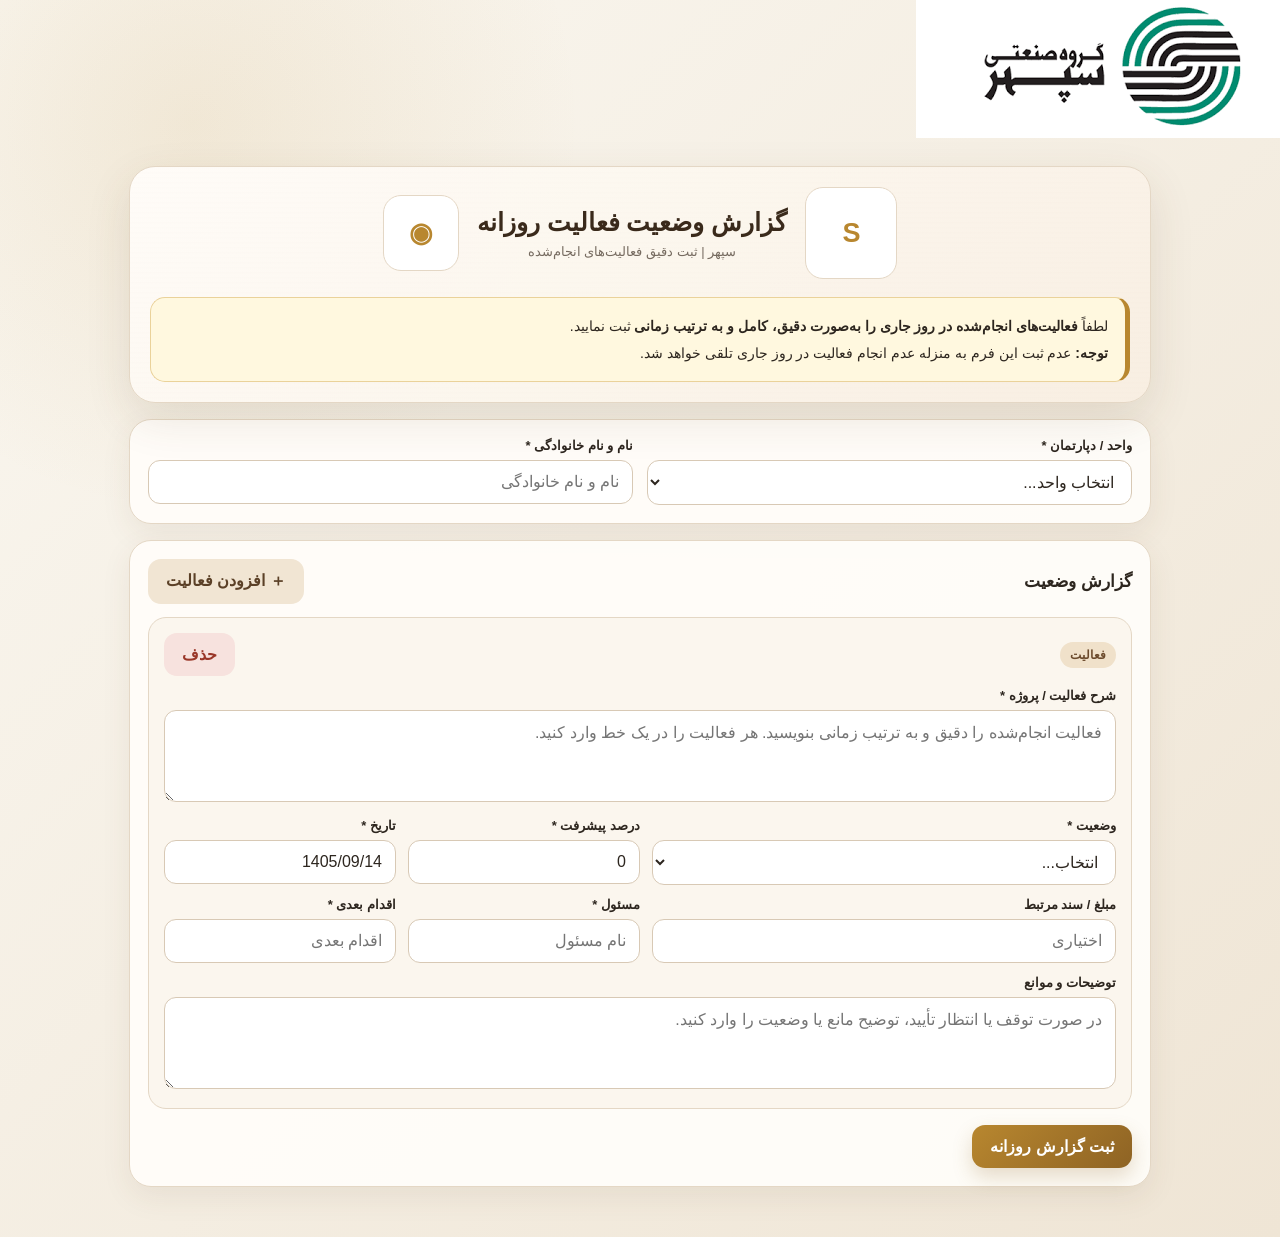
==== index.html @ c1525f37 "Update index.html" ====
<!doctype html>
<html lang="fa" dir="rtl">
<head>
<meta charset="utf-8">
<img src="./logo.png" alt="logo">
<meta name="viewport" content="width=device-width,initial-scale=1,viewport-fit=cover">
<meta name="theme-color" content="#f7f1e7">
<title>گزارش وضعیت فعالیت روزانه | سپهر</title>
<style>
:root{
  --bg:#f6f0e6; --paper:#fffdf9; --paper2:#fbf6ee; --ink:#2d261f;
  --muted:#766b60; --gold:#b8872f; --gold2:#d5ad63; --brown:#6c4b2d;
  --line:#e4d7c5; --ok:#28734b; --danger:#a33a2b; --shadow:0 16px 45px rgba(92,65,35,.12);
}
*{box-sizing:border-box}
body{
  margin:0; font-family:Tahoma,"Segoe UI",Arial,sans-serif; color:var(--ink);
  background:
    radial-gradient(circle at 15% 10%,rgba(184,135,47,.12),transparent 25%),
    linear-gradient(135deg,#faf7f0,#efe5d5);
  min-height:100vh;
}
.wrap{max-width:1050px;margin:auto;padding:24px 14px 50px}
.hero{
  background:linear-gradient(145deg,rgba(255,253,249,.97),rgba(248,239,226,.97));
  border:1px solid var(--line); border-radius:26px; box-shadow:var(--shadow);
  padding:20px; position:relative; overflow:hidden; animation:up .55s ease;
}
.hero:before{content:"";position:absolute;inset:0;pointer-events:none;opacity:.18;
 background-image:repeating-linear-gradient(0deg,transparent 0 3px,rgba(108,75,45,.04) 4px 5px)}
.brand{display:flex;align-items:center;justify-content:center;gap:18px;position:relative;z-index:1}
.logo{width:92px;height:92px;object-fit:contain;border-radius:18px;background:#fff;border:1px solid var(--line);padding:7px}
.logo2{width:76px;height:76px}
.logo.fallback{display:flex;align-items:center;justify-content:center;font-weight:900;color:var(--gold);font-size:27px}
h1{font-size:25px;margin:0 0 7px;color:#3a2a1b}
.subtitle{color:var(--muted);font-size:13px}
.notice{
  margin-top:18px;background:#fff8df;border:1px solid #ead29a;border-right:5px solid var(--gold);
  padding:15px 17px;border-radius:15px;line-height:1.9;font-size:14px;position:relative;z-index:1
}
.card{
  margin-top:16px;background:rgba(255,253,249,.96);border:1px solid var(--line);
  border-radius:22px;box-shadow:0 10px 30px rgba(92,65,35,.08);padding:18px;animation:up .65s ease
}
.grid{display:grid;grid-template-columns:repeat(2,minmax(0,1fr));gap:14px}
.field label{display:block;font-weight:700;font-size:13px;margin-bottom:7px}
input,select,textarea{
  width:100%;border:1px solid #d8c9b5;border-radius:12px;background:#fff;
  padding:12px 13px;font:inherit;color:var(--ink);outline:none;transition:.2s
}
input:focus,select:focus,textarea:focus{border-color:var(--gold);box-shadow:0 0 0 3px rgba(184,135,47,.12)}
textarea{min-height:92px;resize:vertical}
.section-title{display:flex;align-items:center;justify-content:space-between;gap:10px;margin-bottom:13px}
.section-title h2{font-size:17px;margin:0}
.activity{
  border:1px solid var(--line);background:var(--paper2);border-radius:18px;padding:15px;margin-top:13px;
  position:relative;animation:up .35s ease
}
.activity-head{display:flex;align-items:center;justify-content:space-between;margin-bottom:12px}
.badge{font-size:12px;font-weight:800;color:var(--brown);background:#f0e1ca;border-radius:999px;padding:6px 10px}
.activity-grid{display:grid;grid-template-columns:2fr 1fr 1fr;gap:12px}
.activity-grid .wide{grid-column:span 3}
.actions{display:flex;gap:10px;flex-wrap:wrap;margin-top:16px}
button{
  border:0;border-radius:13px;padding:12px 18px;font:inherit;font-weight:800;cursor:pointer;
  transition:transform .15s,box-shadow .15s,opacity .15s
}
button:hover{transform:translateY(-1px)}
.primary{background:linear-gradient(135deg,#b8872f,#8e6324);color:#fff;box-shadow:0 9px 20px rgba(142,99,36,.22)}
.secondary{background:#f1e5d3;color:#5b4027}
.danger{background:#f7e2de;color:#9a3729}
#message{display:none;margin-top:14px;padding:13px 15px;border-radius:13px;font-weight:700}
#message.ok{display:block;background:#e5f4eb;color:#21633f;border:1px solid #b9dec7}
#message.err{display:block;background:#fbe8e5;color:#8c3025;border:1px solid #efc2bb}
.spinner{display:inline-block;width:15px;height:15px;border:2px solid rgba(255,255,255,.45);border-top-color:#fff;border-radius:50%;animation:spin .7s linear infinite;vertical-align:-2px;margin-left:7px}
small.hint{color:var(--muted);display:block;margin-top:6px;font-size:11px}
@media(max-width:720px){
 .wrap{padding:12px 10px 35px}.hero{border-radius:20px;padding:15px}
 .brand{gap:10px}.logo{width:68px;height:68px}.logo2{width:57px;height:57px}
 h1{font-size:20px}.subtitle{font-size:11px}.grid,.activity-grid{grid-template-columns:1fr}
 .activity-grid .wide{grid-column:span 1}.card{border-radius:18px;padding:14px}
}
@keyframes up{from{opacity:0;transform:translateY(10px)}to{opacity:1;transform:none}}
@keyframes spin{to{transform:rotate(360deg)}}
</style>
</head>
<body>
<div class="wrap">
  <header class="hero">
    <div class="brand">
      <div class="logo fallback" id="logo1Box">S</div>
      <div style="text-align:center">
        <h1>گزارش وضعیت فعالیت روزانه</h1>
        <div class="subtitle">سپهر | ثبت دقیق فعالیت‌های انجام‌شده</div>
      </div>
      <div class="logo logo2 fallback" id="logo2Box">◉</div>
    </div>
    <div class="notice">
      لطفاً <b>فعالیت‌های انجام‌شده در روز جاری را به‌صورت دقیق، کامل و به ترتیب زمانی</b> ثبت نمایید.<br>
      <b>توجه:</b> عدم ثبت این فرم به منزله عدم انجام فعالیت در روز جاری تلقی خواهد شد.
    </div>
  </header>

  <form id="reportForm" novalidate>
    <section class="card">
      <div class="grid">
        <div class="field">
          <label for="unit">واحد / دپارتمان *</label>
          <select id="unit" required>
            <option value="">انتخاب واحد...</option>
            <option value="0">مارکتینگ</option>
            <option value="1">مالی</option>
            <option value="2">حقوقی</option>
            <option value="3">دفتر مدیر عامل</option>
            <option value="4">منابع انسانی</option>
          </select>
        </div>
        <div class="field">
          <label for="employee">نام و نام خانوادگی *</label>
          <input id="employee" required placeholder="نام و نام خانوادگی">
        </div>
      </div>
    </section>

    <section class="card">
      <div class="section-title">
        <h2>گزارش وضعیت</h2>
        <button type="button" class="secondary" id="addBtn">＋ افزودن فعالیت</button>
      </div>
      <div id="activities"></div>
      <div class="actions">
        <button class="primary" id="submitBtn" type="submit">ثبت گزارش روزانه</button>
      </div>
      <div id="message"></div>
    </section>
  </form>
</div>

<script>
const activities = document.getElementById('activities');
const form = document.getElementById('reportForm');
const msg = document.getElementById('message');
const submitBtn = document.getElementById('submitBtn');

function pad(n){return String(n).padStart(2,'0')}
function gregorianToJalali(gy,gm,gd){
  const gdm=[0,31,59,90,120,151,181,212,243,273,304,334];
  let gy2=gm>2?gy+1:gy, days=355666+365*gy+Math.floor((gy2+3)/4)-Math.floor((gy2+99)/100)+Math.floor((gy2+399)/400)+gd+gdm[gm-1];
  let jy=-1595+33*Math.floor(days/12053); days%=12053;
  jy+=4*Math.floor(days/1461); days%=1461;
  if(days>365){jy+=Math.floor((days-1)/365);days=(days-1)%365}
  let jm=days<186?1+Math.floor(days/31):7+Math.floor((days-186)/30);
  let jd=1+(days<186?days%31:(days-186)%30);
  return `${jy}/${pad(jm)}/${pad(jd)}`;
}
function todayJalali(){const d=new Date();return gregorianToJalali(d.getFullYear(),d.getMonth()+1,d.getDate())}

function addActivity(){
  const el=document.createElement('div');
  el.className='activity';
  el.innerHTML=`
    <div class="activity-head"><span class="badge">فعالیت</span><button type="button" class="danger remove">حذف</button></div>
    <div class="activity-grid">
      <div class="field wide"><label>شرح فعالیت / پروژه *</label><textarea class="description" required placeholder="فعالیت انجام‌شده را دقیق و به ترتیب زمانی بنویسید. هر فعالیت را در یک خط وارد کنید."></textarea></div>
      <div class="field"><label>وضعیت *</label><select class="status" required>
        <option value="">انتخاب...</option><option>انجام شد</option><option>در حال انجام</option><option>متوقف شده</option><option>در انتظار تأیید</option>
      </select></div>
      <div class="field"><label>درصد پیشرفت *</label><input class="progress" type="number" min="0" max="100" value="0" required></div>
      <div class="field"><label>تاریخ *</label><input class="date" value="${todayJalali()}" required></div>
      <div class="field"><label>مبلغ / سند مرتبط</label><input class="document" placeholder="اختیاری"></div>
      <div class="field"><label>مسئول *</label><input class="responsible" required placeholder="نام مسئول"></div>
      <div class="field"><label>اقدام بعدی *</label><input class="nextAction" required placeholder="اقدام بعدی"></div>
      <div class="field wide"><label>توضیحات و موانع</label><textarea class="notes" placeholder="در صورت توقف یا انتظار تأیید، توضیح مانع یا وضعیت را وارد کنید."></textarea></div>
    </div>`;
  activities.appendChild(el);
  el.querySelector('.remove').onclick=()=>{ if(activities.children.length>1) el.remove(); else showMsg('حداقل یک فعالیت باید ثبت شود.','err'); };
}
function showMsg(t,type){msg.textContent=t;msg.className=type?'':' ';msg.classList.add(type==='ok'?'ok':'err');msg.style.display='block'}
addActivity();
document.getElementById('addBtn').onclick=addActivity;

form.addEventListener('submit', async e=>{
  e.preventDefault(); msg.style.display='none';
  if(!form.reportValidity()) return;
  const unitIndex=document.getElementById('unit').value;
  const employee=document.getElementById('employee').value.trim();
  const cards=[...document.querySelectorAll('.activity')];
  const data={unitIndex:Number(unitIndex),employee,activities:[]};

  for(const c of cards){
    const status=c.querySelector('.status').value;
    const notes=c.querySelector('.notes').value.trim();
    if((status==='متوقف شده'||status==='در انتظار تأیید')&&!notes){
      showMsg('برای فعالیت متوقف‌شده یا در انتظار تأیید، توضیحات و موانع را وارد کنید.','err'); return;
    }
    data.activities.push({
      description:c.querySelector('.description').value.trim(),
      status,
      progress:Number(c.querySelector('.progress').value||0),
      date:c.querySelector('.date').value.trim(),
      document:c.querySelector('.document').value.trim(),
      responsible:c.querySelector('.responsible').value.trim(),
      nextAction:c.querySelector('.nextAction').value.trim(),
      notes
    });
  }

  submitBtn.disabled=true;
  submitBtn.innerHTML='<span class="spinner"></span>در حال ثبت...';
  try{
    const r=await fetch('/api/submit',{method:'POST',headers:{'Content-Type':'application/json'},body:JSON.stringify(data)});
    const out=await r.json();
    if(!r.ok||!out.success) throw new Error(out.message||'ثبت گزارش ناموفق بود.');
    showMsg(`گزارش با موفقیت ثبت شد. ${out.rows} ردیف در شیت ثبت شد.`,'ok');
    document.getElementById('unit').value='';
    document.getElementById('employee').value='';
    activities.innerHTML=''; addActivity();
    window.scrollTo({top:0,behavior:'smooth'});
  }catch(err){showMsg(err.message||'خطا در ارتباط با سرور.','err')}
  finally{submitBtn.disabled=false;submitBtn.textContent='ثبت گزارش روزانه'}
});
</script>
</body>
</html>
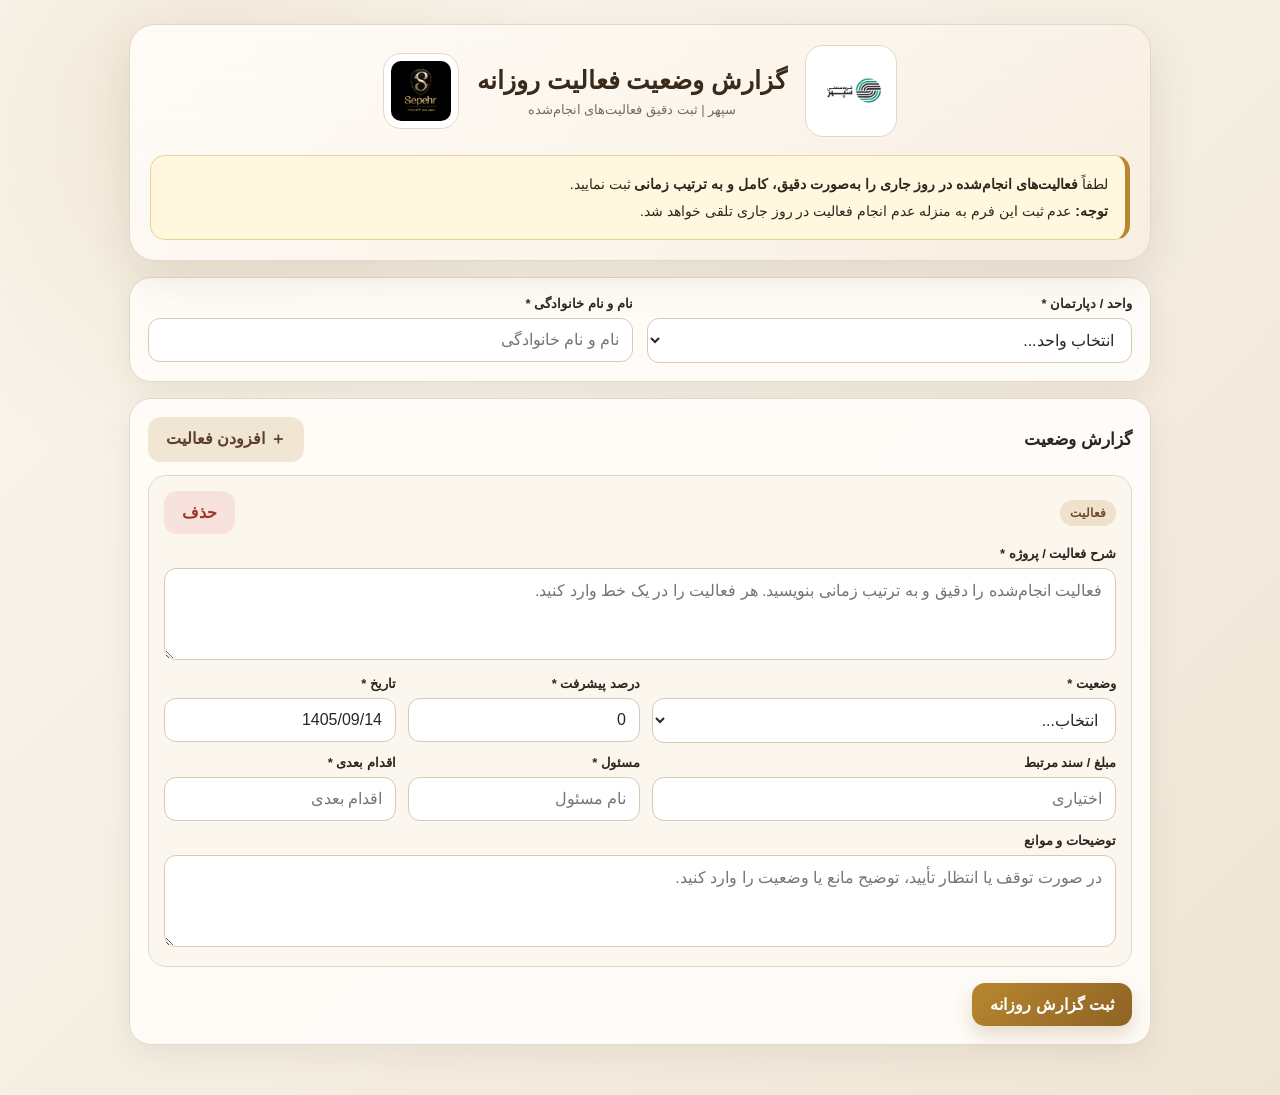
==== commit eb84e7b8: "Update index.html" ====
--- a/index.html
+++ b/index.html
@@ -2,7 +2,6 @@
 <html lang="fa" dir="rtl">
 <head>
 <meta charset="utf-8">
-<img src="./logo.png" alt="logo">
 <meta name="viewport" content="width=device-width,initial-scale=1,viewport-fit=cover">
 <meta name="theme-color" content="#f7f1e7">
 <title>گزارش وضعیت فعالیت روزانه | سپهر</title>
@@ -88,12 +87,12 @@
 <div class="wrap">
   <header class="hero">
     <div class="brand">
-      <div class="logo fallback" id="logo1Box">S</div>
+      <img class="logo" id="logo1Box" src="./logo.png" alt="لوگوی سپهر">
       <div style="text-align:center">
         <h1>گزارش وضعیت فعالیت روزانه</h1>
         <div class="subtitle">سپهر | ثبت دقیق فعالیت‌های انجام‌شده</div>
       </div>
-      <div class="logo logo2 fallback" id="logo2Box">◉</div>
+      <img class="logo logo2" id="logo2Box" src="./logo2.png" alt="لوگوی سپهر">
     </div>
     <div class="notice">
       لطفاً <b>فعالیت‌های انجام‌شده در روز جاری را به‌صورت دقیق، کامل و به ترتیب زمانی</b> ثبت نمایید.<br>
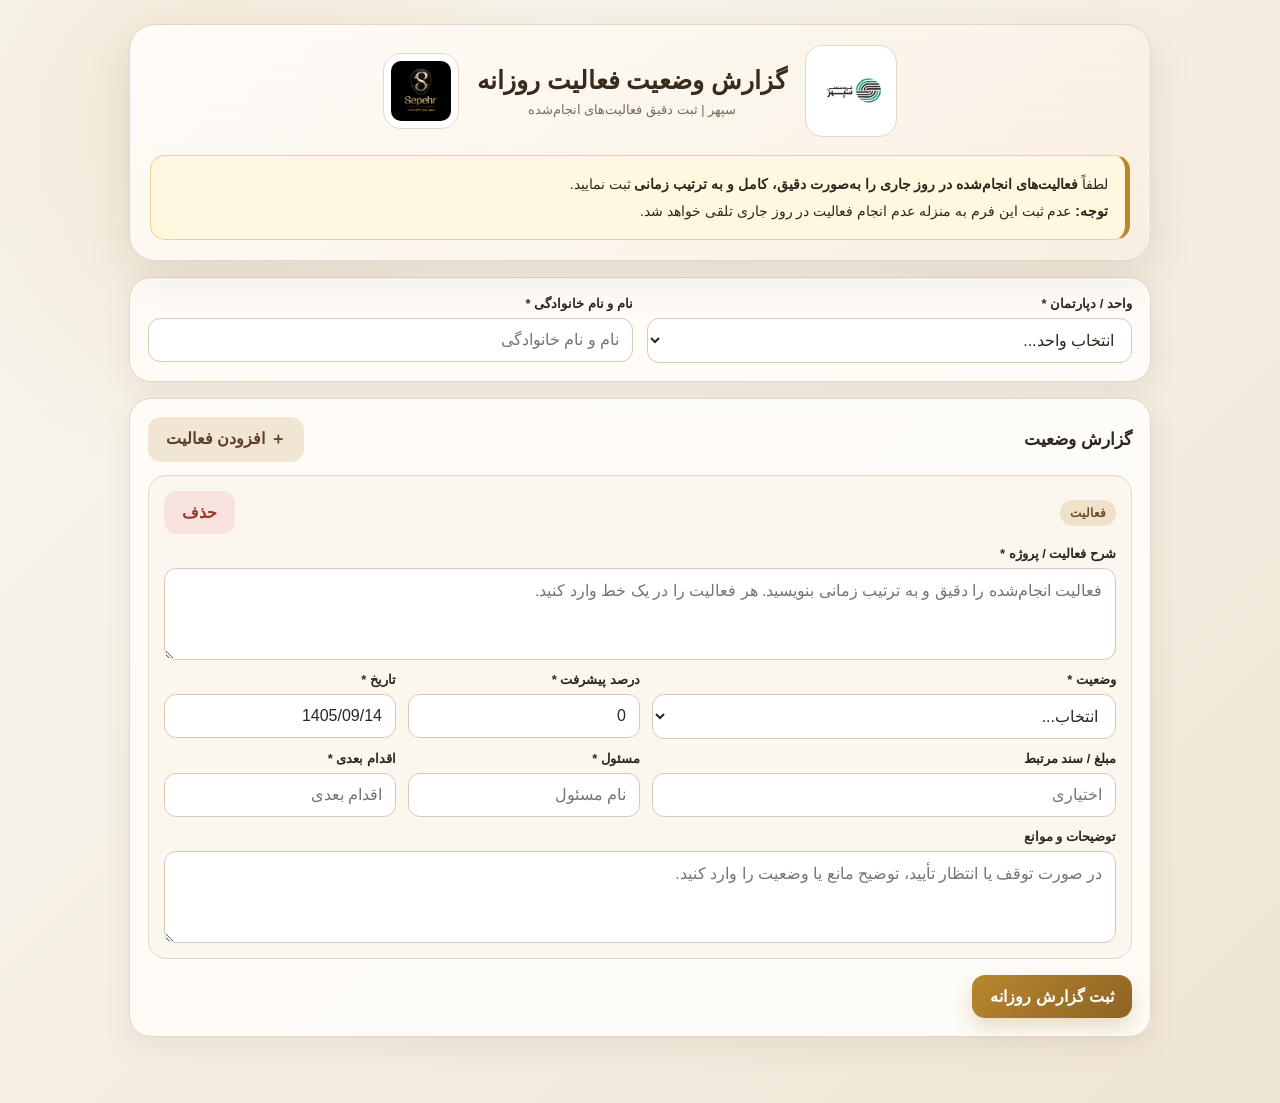
==== commit fceb1fa2: "Update index.html" ====
--- a/index.html
+++ b/index.html
@@ -1,4 +1,3 @@
-<!doctype html>
 <html lang="fa" dir="rtl">
 <head>
 <meta charset="utf-8">
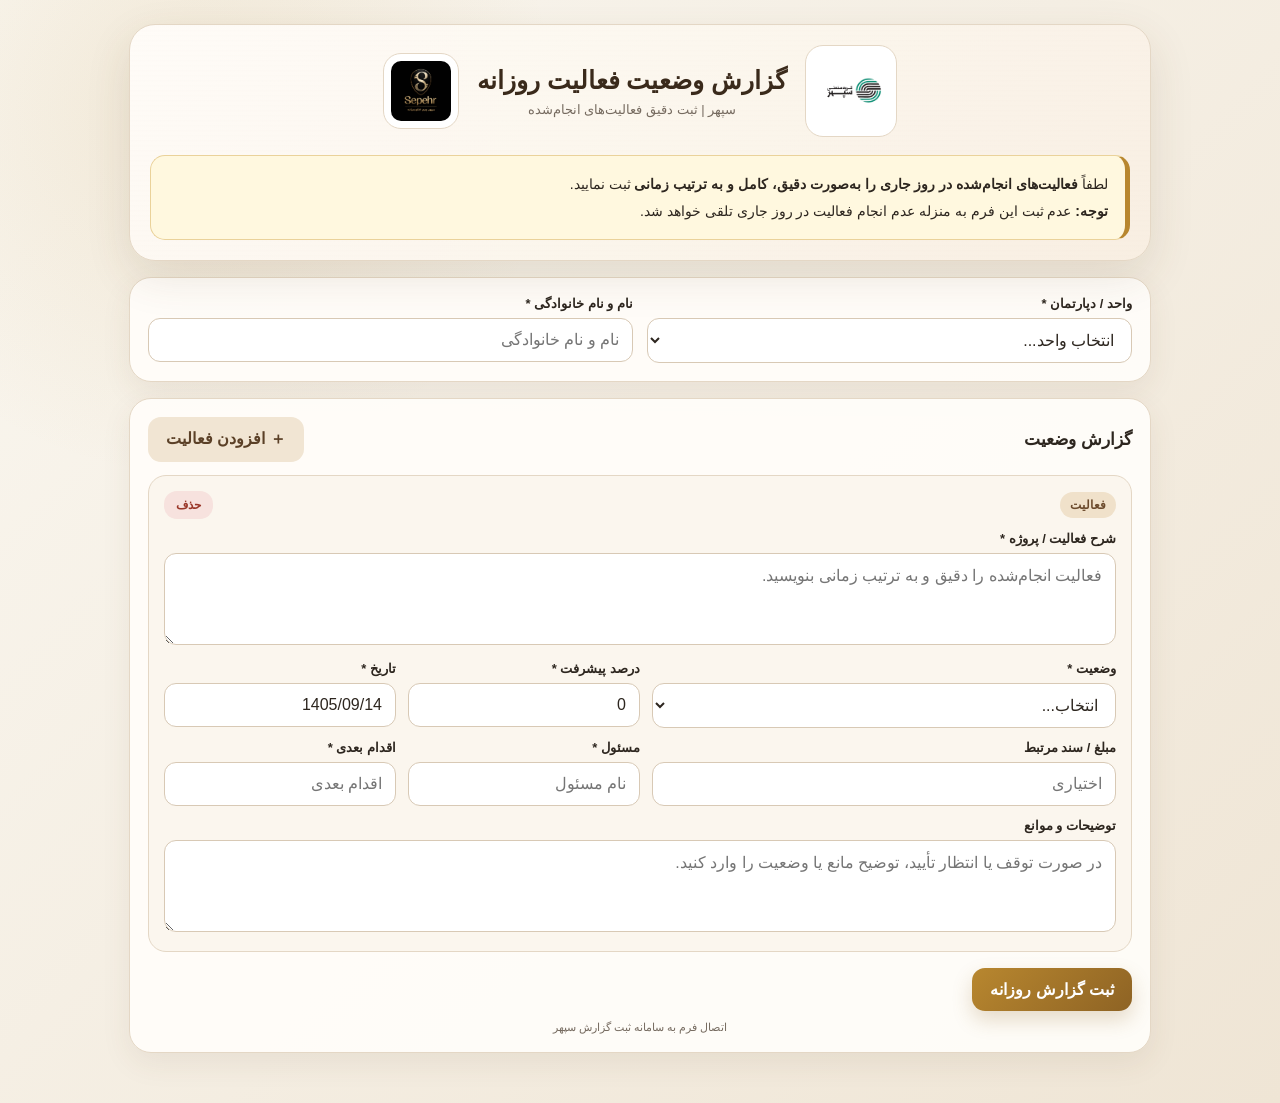
==== commit 5312577d: "Update index.html" ====
--- a/index.html
+++ b/index.html
@@ -1,222 +1,1436 @@
+<!DOCTYPE html>
 <html lang="fa" dir="rtl">
 <head>
 <meta charset="utf-8">
 <meta name="viewport" content="width=device-width,initial-scale=1,viewport-fit=cover">
+
 <meta name="theme-color" content="#f7f1e7">
+
 <title>گزارش وضعیت فعالیت روزانه | سپهر</title>
+
 <style>
+
 :root{
-  --bg:#f6f0e6; --paper:#fffdf9; --paper2:#fbf6ee; --ink:#2d261f;
-  --muted:#766b60; --gold:#b8872f; --gold2:#d5ad63; --brown:#6c4b2d;
-  --line:#e4d7c5; --ok:#28734b; --danger:#a33a2b; --shadow:0 16px 45px rgba(92,65,35,.12);
-}
-*{box-sizing:border-box}
+  --bg:#f6f0e6;
+  --paper:#fffdf9;
+  --paper2:#fbf6ee;
+  --ink:#2d261f;
+  --muted:#766b60;
+  --gold:#b8872f;
+  --gold2:#d5ad63;
+  --brown:#6c4b2d;
+  --line:#e4d7c5;
+  --ok:#28734b;
+  --danger:#a33a2b;
+  --shadow:0 16px 45px rgba(92,65,35,.12);
+}
+
+*{
+  box-sizing:border-box;
+}
+
 body{
-  margin:0; font-family:Tahoma,"Segoe UI",Arial,sans-serif; color:var(--ink);
+  margin:0;
+  font-family:
+    Tahoma,
+    "Segoe UI",
+    Arial,
+    sans-serif;
+
+  color:var(--ink);
+
   background:
-    radial-gradient(circle at 15% 10%,rgba(184,135,47,.12),transparent 25%),
-    linear-gradient(135deg,#faf7f0,#efe5d5);
+    radial-gradient(
+      circle at 15% 10%,
+      rgba(184,135,47,.12),
+      transparent 25%
+    ),
+    linear-gradient(
+      135deg,
+      #faf7f0,
+      #efe5d5
+    );
+
   min-height:100vh;
 }
-.wrap{max-width:1050px;margin:auto;padding:24px 14px 50px}
+
+.wrap{
+  max-width:1050px;
+  margin:auto;
+  padding:24px 14px 50px;
+}
+
+/* HERO */
+
 .hero{
-  background:linear-gradient(145deg,rgba(255,253,249,.97),rgba(248,239,226,.97));
-  border:1px solid var(--line); border-radius:26px; box-shadow:var(--shadow);
-  padding:20px; position:relative; overflow:hidden; animation:up .55s ease;
-}
-.hero:before{content:"";position:absolute;inset:0;pointer-events:none;opacity:.18;
- background-image:repeating-linear-gradient(0deg,transparent 0 3px,rgba(108,75,45,.04) 4px 5px)}
-.brand{display:flex;align-items:center;justify-content:center;gap:18px;position:relative;z-index:1}
-.logo{width:92px;height:92px;object-fit:contain;border-radius:18px;background:#fff;border:1px solid var(--line);padding:7px}
-.logo2{width:76px;height:76px}
-.logo.fallback{display:flex;align-items:center;justify-content:center;font-weight:900;color:var(--gold);font-size:27px}
-h1{font-size:25px;margin:0 0 7px;color:#3a2a1b}
-.subtitle{color:var(--muted);font-size:13px}
+  background:
+    linear-gradient(
+      145deg,
+      rgba(255,253,249,.97),
+      rgba(248,239,226,.97)
+    );
+
+  border:1px solid var(--line);
+
+  border-radius:26px;
+
+  box-shadow:var(--shadow);
+
+  padding:20px;
+
+  position:relative;
+
+  overflow:hidden;
+
+  animation:up .55s ease;
+}
+
+.hero:before{
+  content:"";
+
+  position:absolute;
+
+  inset:0;
+
+  pointer-events:none;
+
+  opacity:.18;
+
+  background-image:
+    repeating-linear-gradient(
+      0deg,
+      transparent 0 3px,
+      rgba(108,75,45,.04) 4px 5px
+    );
+}
+
+.brand{
+  display:flex;
+
+  align-items:center;
+
+  justify-content:center;
+
+  gap:18px;
+
+  position:relative;
+
+  z-index:1;
+}
+
+.logo{
+  width:92px;
+  height:92px;
+
+  object-fit:contain;
+
+  border-radius:18px;
+
+  background:#fff;
+
+  border:1px solid var(--line);
+
+  padding:7px;
+}
+
+.logo2{
+  width:76px;
+  height:76px;
+}
+
+h1{
+  font-size:25px;
+
+  margin:0 0 7px;
+
+  color:#3a2a1b;
+}
+
+.subtitle{
+  color:var(--muted);
+
+  font-size:13px;
+}
+
 .notice{
-  margin-top:18px;background:#fff8df;border:1px solid #ead29a;border-right:5px solid var(--gold);
-  padding:15px 17px;border-radius:15px;line-height:1.9;font-size:14px;position:relative;z-index:1
-}
+  margin-top:18px;
+
+  background:#fff8df;
+
+  border:1px solid #ead29a;
+
+  border-right:5px solid var(--gold);
+
+  padding:15px 17px;
+
+  border-radius:15px;
+
+  line-height:1.9;
+
+  font-size:14px;
+
+  position:relative;
+
+  z-index:1;
+}
+
+/* CARD */
+
 .card{
-  margin-top:16px;background:rgba(255,253,249,.96);border:1px solid var(--line);
-  border-radius:22px;box-shadow:0 10px 30px rgba(92,65,35,.08);padding:18px;animation:up .65s ease
-}
-.grid{display:grid;grid-template-columns:repeat(2,minmax(0,1fr));gap:14px}
-.field label{display:block;font-weight:700;font-size:13px;margin-bottom:7px}
-input,select,textarea{
-  width:100%;border:1px solid #d8c9b5;border-radius:12px;background:#fff;
-  padding:12px 13px;font:inherit;color:var(--ink);outline:none;transition:.2s
-}
-input:focus,select:focus,textarea:focus{border-color:var(--gold);box-shadow:0 0 0 3px rgba(184,135,47,.12)}
-textarea{min-height:92px;resize:vertical}
-.section-title{display:flex;align-items:center;justify-content:space-between;gap:10px;margin-bottom:13px}
-.section-title h2{font-size:17px;margin:0}
+  margin-top:16px;
+
+  background:rgba(255,253,249,.96);
+
+  border:1px solid var(--line);
+
+  border-radius:22px;
+
+  box-shadow:
+    0 10px 30px rgba(92,65,35,.08);
+
+  padding:18px;
+
+  animation:up .65s ease;
+}
+
+.grid{
+  display:grid;
+
+  grid-template-columns:
+    repeat(2,minmax(0,1fr));
+
+  gap:14px;
+}
+
+.field label{
+  display:block;
+
+  font-weight:700;
+
+  font-size:13px;
+
+  margin-bottom:7px;
+}
+
+input,
+select,
+textarea{
+
+  width:100%;
+
+  border:
+    1px solid #d8c9b5;
+
+  border-radius:12px;
+
+  background:#fff;
+
+  padding:12px 13px;
+
+  font:inherit;
+
+  color:var(--ink);
+
+  outline:none;
+
+  transition:.2s;
+}
+
+input:focus,
+select:focus,
+textarea:focus{
+
+  border-color:var(--gold);
+
+  box-shadow:
+    0 0 0 3px
+    rgba(184,135,47,.12);
+}
+
+textarea{
+  min-height:92px;
+
+  resize:vertical;
+}
+
+/* SECTION */
+
+.section-title{
+
+  display:flex;
+
+  align-items:center;
+
+  justify-content:space-between;
+
+  gap:10px;
+
+  margin-bottom:13px;
+}
+
+.section-title h2{
+
+  font-size:17px;
+
+  margin:0;
+}
+
+/* ACTIVITY */
+
 .activity{
-  border:1px solid var(--line);background:var(--paper2);border-radius:18px;padding:15px;margin-top:13px;
-  position:relative;animation:up .35s ease
-}
-.activity-head{display:flex;align-items:center;justify-content:space-between;margin-bottom:12px}
-.badge{font-size:12px;font-weight:800;color:var(--brown);background:#f0e1ca;border-radius:999px;padding:6px 10px}
-.activity-grid{display:grid;grid-template-columns:2fr 1fr 1fr;gap:12px}
-.activity-grid .wide{grid-column:span 3}
-.actions{display:flex;gap:10px;flex-wrap:wrap;margin-top:16px}
+
+  border:
+    1px solid var(--line);
+
+  background:
+    var(--paper2);
+
+  border-radius:18px;
+
+  padding:15px;
+
+  margin-top:13px;
+
+  position:relative;
+
+  animation:up .35s ease;
+}
+
+.activity-head{
+
+  display:flex;
+
+  align-items:center;
+
+  justify-content:space-between;
+
+  margin-bottom:12px;
+}
+
+.badge{
+
+  font-size:12px;
+
+  font-weight:800;
+
+  color:var(--brown);
+
+  background:#f0e1ca;
+
+  border-radius:999px;
+
+  padding:6px 10px;
+}
+
+.activity-grid{
+
+  display:grid;
+
+  grid-template-columns:
+    2fr 1fr 1fr;
+
+  gap:12px;
+}
+
+.activity-grid .wide{
+
+  grid-column:
+    span 3;
+}
+
+/* BUTTONS */
+
+.actions{
+
+  display:flex;
+
+  gap:10px;
+
+  flex-wrap:wrap;
+
+  margin-top:16px;
+}
+
 button{
-  border:0;border-radius:13px;padding:12px 18px;font:inherit;font-weight:800;cursor:pointer;
-  transition:transform .15s,box-shadow .15s,opacity .15s
-}
-button:hover{transform:translateY(-1px)}
-.primary{background:linear-gradient(135deg,#b8872f,#8e6324);color:#fff;box-shadow:0 9px 20px rgba(142,99,36,.22)}
-.secondary{background:#f1e5d3;color:#5b4027}
-.danger{background:#f7e2de;color:#9a3729}
-#message{display:none;margin-top:14px;padding:13px 15px;border-radius:13px;font-weight:700}
-#message.ok{display:block;background:#e5f4eb;color:#21633f;border:1px solid #b9dec7}
-#message.err{display:block;background:#fbe8e5;color:#8c3025;border:1px solid #efc2bb}
-.spinner{display:inline-block;width:15px;height:15px;border:2px solid rgba(255,255,255,.45);border-top-color:#fff;border-radius:50%;animation:spin .7s linear infinite;vertical-align:-2px;margin-left:7px}
-small.hint{color:var(--muted);display:block;margin-top:6px;font-size:11px}
+
+  border:0;
+
+  border-radius:13px;
+
+  padding:12px 18px;
+
+  font:inherit;
+
+  font-weight:800;
+
+  cursor:pointer;
+
+  transition:
+    transform .15s,
+    box-shadow .15s,
+    opacity .15s;
+}
+
+button:hover{
+
+  transform:
+    translateY(-1px);
+}
+
+button:disabled{
+
+  opacity:.65;
+
+  cursor:not-allowed;
+
+  transform:none;
+}
+
+.primary{
+
+  background:
+    linear-gradient(
+      135deg,
+      #b8872f,
+      #8e6324
+    );
+
+  color:#fff;
+
+  box-shadow:
+    0 9px 20px
+    rgba(142,99,36,.22);
+}
+
+.secondary{
+
+  background:#f1e5d3;
+
+  color:#5b4027;
+}
+
+.danger{
+
+  background:#f7e2de;
+
+  color:#9a3729;
+
+  padding:
+    7px 12px;
+
+  font-size:12px;
+}
+
+/* MESSAGE */
+
+#message{
+
+  display:none;
+
+  margin-top:14px;
+
+  padding:13px 15px;
+
+  border-radius:13px;
+
+  font-weight:700;
+
+  line-height:1.8;
+}
+
+#message.ok{
+
+  display:block;
+
+  background:#e5f4eb;
+
+  color:#21633f;
+
+  border:
+    1px solid #b9dec7;
+}
+
+#message.err{
+
+  display:block;
+
+  background:#fbe8e5;
+
+  color:#8c3025;
+
+  border:
+    1px solid #efc2bb;
+}
+
+/* SPINNER */
+
+.spinner{
+
+  display:inline-block;
+
+  width:15px;
+
+  height:15px;
+
+  border:
+    2px solid
+    rgba(255,255,255,.45);
+
+  border-top-color:#fff;
+
+  border-radius:50%;
+
+  animation:
+    spin .7s linear infinite;
+
+  vertical-align:-2px;
+
+  margin-left:7px;
+}
+
+/* FOOTER INFO */
+
+.api-status{
+
+  margin-top:10px;
+
+  font-size:11px;
+
+  color:var(--muted);
+
+  text-align:center;
+}
+
+/* MOBILE */
+
 @media(max-width:720px){
- .wrap{padding:12px 10px 35px}.hero{border-radius:20px;padding:15px}
- .brand{gap:10px}.logo{width:68px;height:68px}.logo2{width:57px;height:57px}
- h1{font-size:20px}.subtitle{font-size:11px}.grid,.activity-grid{grid-template-columns:1fr}
- .activity-grid .wide{grid-column:span 1}.card{border-radius:18px;padding:14px}
-}
-@keyframes up{from{opacity:0;transform:translateY(10px)}to{opacity:1;transform:none}}
-@keyframes spin{to{transform:rotate(360deg)}}
+
+  .wrap{
+
+    padding:
+      12px 10px 35px;
+  }
+
+  .hero{
+
+    border-radius:20px;
+
+    padding:15px;
+  }
+
+  .brand{
+
+    gap:10px;
+  }
+
+  .logo{
+
+    width:68px;
+
+    height:68px;
+  }
+
+  .logo2{
+
+    width:57px;
+
+    height:57px;
+  }
+
+  h1{
+
+    font-size:20px;
+  }
+
+  .subtitle{
+
+    font-size:11px;
+  }
+
+  .grid,
+  .activity-grid{
+
+    grid-template-columns:1fr;
+  }
+
+  .activity-grid .wide{
+
+    grid-column:
+      span 1;
+  }
+
+  .card{
+
+    border-radius:18px;
+
+    padding:14px;
+  }
+
+  .section-title{
+
+    align-items:flex-start;
+  }
+
+  .section-title button{
+
+    white-space:nowrap;
+  }
+
+  .actions button{
+
+    width:100%;
+  }
+}
+
+/* ANIMATION */
+
+@keyframes up{
+
+  from{
+
+    opacity:0;
+
+    transform:
+      translateY(10px);
+  }
+
+  to{
+
+    opacity:1;
+
+    transform:none;
+  }
+}
+
+@keyframes spin{
+
+  to{
+
+    transform:
+      rotate(360deg);
+  }
+}
+
 </style>
 </head>
+
+
 <body>
+
 <div class="wrap">
+
+  <!-- HEADER -->
+
   <header class="hero">
+
     <div class="brand">
-      <img class="logo" id="logo1Box" src="./logo.png" alt="لوگوی سپهر">
+
+      <img
+        class="logo"
+        id="logo1Box"
+        src="./logo.png"
+        alt="لوگوی سپهر"
+        onerror="this.style.display='none'"
+      >
+
       <div style="text-align:center">
-        <h1>گزارش وضعیت فعالیت روزانه</h1>
-        <div class="subtitle">سپهر | ثبت دقیق فعالیت‌های انجام‌شده</div>
+
+        <h1>
+          گزارش وضعیت فعالیت روزانه
+        </h1>
+
+        <div class="subtitle">
+          سپهر | ثبت دقیق فعالیت‌های انجام‌شده
+        </div>
+
       </div>
-      <img class="logo logo2" id="logo2Box" src="./logo2.png" alt="لوگوی سپهر">
+
+      <img
+        class="logo logo2"
+        id="logo2Box"
+        src="./logo2.png"
+        alt="لوگوی سپهر"
+        onerror="this.style.display='none'"
+      >
+
     </div>
+
+
     <div class="notice">
-      لطفاً <b>فعالیت‌های انجام‌شده در روز جاری را به‌صورت دقیق، کامل و به ترتیب زمانی</b> ثبت نمایید.<br>
-      <b>توجه:</b> عدم ثبت این فرم به منزله عدم انجام فعالیت در روز جاری تلقی خواهد شد.
+
+      لطفاً
+      <b>
+        فعالیت‌های انجام‌شده در روز جاری را
+        به‌صورت دقیق، کامل و به ترتیب زمانی
+      </b>
+      ثبت نمایید.
+
+      <br>
+
+      <b>
+        توجه:
+      </b>
+
+      عدم ثبت این فرم به منزله عدم انجام فعالیت
+      در روز جاری تلقی خواهد شد.
+
     </div>
+
   </header>
 
-  <form id="reportForm" novalidate>
+
+  <!-- FORM -->
+
+  <form
+    id="reportForm"
+    novalidate
+  >
+
+    <!-- EMPLOYEE -->
+
     <section class="card">
+
       <div class="grid">
+
         <div class="field">
-          <label for="unit">واحد / دپارتمان *</label>
-          <select id="unit" required>
-            <option value="">انتخاب واحد...</option>
-            <option value="0">مارکتینگ</option>
-            <option value="1">مالی</option>
-            <option value="2">حقوقی</option>
-            <option value="3">دفتر مدیر عامل</option>
-            <option value="4">منابع انسانی</option>
+
+          <label for="unit">
+            واحد / دپارتمان *
+          </label>
+
+          <select
+            id="unit"
+            required
+          >
+
+            <option value="">
+              انتخاب واحد...
+            </option>
+
+            <option value="0">
+              مارکتینگ
+            </option>
+
+            <option value="1">
+              مالی
+            </option>
+
+            <option value="2">
+              حقوقی
+            </option>
+
+            <option value="3">
+              دفتر مدیر عامل
+            </option>
+
+            <option value="4">
+              منابع انسانی
+            </option>
+
           </select>
+
         </div>
+
+
         <div class="field">
-          <label for="employee">نام و نام خانوادگی *</label>
-          <input id="employee" required placeholder="نام و نام خانوادگی">
+
+          <label for="employee">
+            نام و نام خانوادگی *
+          </label>
+
+          <input
+            id="employee"
+            required
+            placeholder="نام و نام خانوادگی"
+            autocomplete="name"
+          >
+
         </div>
+
       </div>
+
     </section>
 
+
+    <!-- ACTIVITIES -->
+
     <section class="card">
+
       <div class="section-title">
-        <h2>گزارش وضعیت</h2>
-        <button type="button" class="secondary" id="addBtn">＋ افزودن فعالیت</button>
+
+        <h2>
+          گزارش وضعیت
+        </h2>
+
+        <button
+          type="button"
+          class="secondary"
+          id="addBtn"
+        >
+          ＋ افزودن فعالیت
+        </button>
+
       </div>
+
+
       <div id="activities"></div>
+
+
       <div class="actions">
-        <button class="primary" id="submitBtn" type="submit">ثبت گزارش روزانه</button>
+
+        <button
+          class="primary"
+          id="submitBtn"
+          type="submit"
+        >
+          ثبت گزارش روزانه
+        </button>
+
       </div>
+
+
       <div id="message"></div>
+
+
+      <div class="api-status">
+        اتصال فرم به سامانه ثبت گزارش سپهر
+      </div>
+
     </section>
+
   </form>
+
 </div>
 
+
 <script>
-const activities = document.getElementById('activities');
-const form = document.getElementById('reportForm');
-const msg = document.getElementById('message');
-const submitBtn = document.getElementById('submitBtn');
-
-function pad(n){return String(n).padStart(2,'0')}
-function gregorianToJalali(gy,gm,gd){
-  const gdm=[0,31,59,90,120,151,181,212,243,273,304,334];
-  let gy2=gm>2?gy+1:gy, days=355666+365*gy+Math.floor((gy2+3)/4)-Math.floor((gy2+99)/100)+Math.floor((gy2+399)/400)+gd+gdm[gm-1];
-  let jy=-1595+33*Math.floor(days/12053); days%=12053;
-  jy+=4*Math.floor(days/1461); days%=1461;
-  if(days>365){jy+=Math.floor((days-1)/365);days=(days-1)%365}
-  let jm=days<186?1+Math.floor(days/31):7+Math.floor((days-186)/30);
-  let jd=1+(days<186?days%31:(days-186)%30);
+
+/* =========================================================
+   GOOGLE APPS SCRIPT WEB APP
+   ========================================================= */
+
+const GOOGLE_APPS_SCRIPT_URL =
+  'https://script.google.com/macros/s/AKfycbymcEOkxod2e0iTewyug7MF49kmLqHg8b1Ps06C6Gtkmh1M_5ztgxnYw-qa3OU6Gcrj/exec';
+
+
+/* =========================================================
+   DOM
+   ========================================================= */
+
+const activities =
+  document.getElementById('activities');
+
+const form =
+  document.getElementById('reportForm');
+
+const msg =
+  document.getElementById('message');
+
+const submitBtn =
+  document.getElementById('submitBtn');
+
+
+/* =========================================================
+   JALALI DATE
+   ========================================================= */
+
+function pad(n){
+
+  return String(n).padStart(2,'0');
+
+}
+
+
+function gregorianToJalali(
+  gy,
+  gm,
+  gd
+){
+
+  const gdm = [
+    0,
+    31,
+    59,
+    90,
+    120,
+    151,
+    181,
+    212,
+    243,
+    273,
+    304,
+    334
+  ];
+
+  let gy2 =
+    gm > 2
+      ? gy + 1
+      : gy;
+
+  let days =
+    355666 +
+    365 * gy +
+    Math.floor((gy2 + 3) / 4) -
+    Math.floor((gy2 + 99) / 100) +
+    Math.floor((gy2 + 399) / 400) +
+    gd +
+    gdm[gm - 1];
+
+  let jy =
+    -1595 +
+    33 * Math.floor(
+      days / 12053
+    );
+
+  days %= 12053;
+
+  jy +=
+    4 * Math.floor(
+      days / 1461
+    );
+
+  days %= 1461;
+
+  if(days > 365){
+
+    jy +=
+      Math.floor(
+        (days - 1) / 365
+      );
+
+    days =
+      (days - 1) % 365;
+  }
+
+  const jm =
+    days < 186
+      ? 1 + Math.floor(days / 31)
+      : 7 + Math.floor(
+          (days - 186) / 30
+        );
+
+  const jd =
+    1 +
+    (
+      days < 186
+        ? days % 31
+        : (days - 186) % 30
+    );
+
   return `${jy}/${pad(jm)}/${pad(jd)}`;
-}
-function todayJalali(){const d=new Date();return gregorianToJalali(d.getFullYear(),d.getMonth()+1,d.getDate())}
+
+}
+
+
+function todayJalali(){
+
+  const d =
+    new Date();
+
+  return gregorianToJalali(
+    d.getFullYear(),
+    d.getMonth() + 1,
+    d.getDate()
+  );
+
+}
+
+
+/* =========================================================
+   MESSAGE
+   ========================================================= */
+
+function showMsg(
+  text,
+  type
+){
+
+  msg.textContent =
+    text;
+
+  msg.className = '';
+
+  msg.classList.add(
+    type === 'ok'
+      ? 'ok'
+      : 'err'
+  );
+
+  msg.style.display =
+    'block';
+
+}
+
+
+/* =========================================================
+   ADD ACTIVITY
+   ========================================================= */
 
 function addActivity(){
-  const el=document.createElement('div');
-  el.className='activity';
-  el.innerHTML=`
-    <div class="activity-head"><span class="badge">فعالیت</span><button type="button" class="danger remove">حذف</button></div>
+
+  const el =
+    document.createElement('div');
+
+  el.className =
+    'activity';
+
+
+  el.innerHTML = `
+
+    <div class="activity-head">
+
+      <span class="badge">
+        فعالیت
+      </span>
+
+      <button
+        type="button"
+        class="danger remove"
+      >
+        حذف
+      </button>
+
+    </div>
+
+
     <div class="activity-grid">
-      <div class="field wide"><label>شرح فعالیت / پروژه *</label><textarea class="description" required placeholder="فعالیت انجام‌شده را دقیق و به ترتیب زمانی بنویسید. هر فعالیت را در یک خط وارد کنید."></textarea></div>
-      <div class="field"><label>وضعیت *</label><select class="status" required>
-        <option value="">انتخاب...</option><option>انجام شد</option><option>در حال انجام</option><option>متوقف شده</option><option>در انتظار تأیید</option>
-      </select></div>
-      <div class="field"><label>درصد پیشرفت *</label><input class="progress" type="number" min="0" max="100" value="0" required></div>
-      <div class="field"><label>تاریخ *</label><input class="date" value="${todayJalali()}" required></div>
-      <div class="field"><label>مبلغ / سند مرتبط</label><input class="document" placeholder="اختیاری"></div>
-      <div class="field"><label>مسئول *</label><input class="responsible" required placeholder="نام مسئول"></div>
-      <div class="field"><label>اقدام بعدی *</label><input class="nextAction" required placeholder="اقدام بعدی"></div>
-      <div class="field wide"><label>توضیحات و موانع</label><textarea class="notes" placeholder="در صورت توقف یا انتظار تأیید، توضیح مانع یا وضعیت را وارد کنید."></textarea></div>
-    </div>`;
+
+
+      <div class="field wide">
+
+        <label>
+          شرح فعالیت / پروژه *
+        </label>
+
+        <textarea
+          class="description"
+          required
+          placeholder="فعالیت انجام‌شده را دقیق و به ترتیب زمانی بنویسید."
+        ></textarea>
+
+      </div>
+
+
+      <div class="field">
+
+        <label>
+          وضعیت *
+        </label>
+
+        <select
+          class="status"
+          required
+        >
+
+          <option value="">
+            انتخاب...
+          </option>
+
+          <option value="انجام شد">
+            انجام شد
+          </option>
+
+          <option value="در حال انجام">
+            در حال انجام
+          </option>
+
+          <option value="متوقف شده">
+            متوقف شده
+          </option>
+
+          <option value="در انتظار تأیید">
+            در انتظار تأیید
+          </option>
+
+        </select>
+
+      </div>
+
+
+      <div class="field">
+
+        <label>
+          درصد پیشرفت *
+        </label>
+
+        <input
+          class="progress"
+          type="number"
+          min="0"
+          max="100"
+          step="1"
+          value="0"
+          required
+        >
+
+      </div>
+
+
+      <div class="field">
+
+        <label>
+          تاریخ *
+        </label>
+
+        <input
+          class="date"
+          value="${todayJalali()}"
+          required
+        >
+
+      </div>
+
+
+      <div class="field">
+
+        <label>
+          مبلغ / سند مرتبط
+        </label>
+
+        <input
+          class="document"
+          placeholder="اختیاری"
+        >
+
+      </div>
+
+
+      <div class="field">
+
+        <label>
+          مسئول *
+        </label>
+
+        <input
+          class="responsible"
+          required
+          placeholder="نام مسئول"
+        >
+
+      </div>
+
+
+      <div class="field">
+
+        <label>
+          اقدام بعدی *
+        </label>
+
+        <input
+          class="nextAction"
+          required
+          placeholder="اقدام بعدی"
+        >
+
+      </div>
+
+
+      <div class="field wide">
+
+        <label>
+          توضیحات و موانع
+        </label>
+
+        <textarea
+          class="notes"
+          placeholder="در صورت توقف یا انتظار تأیید، توضیح مانع یا وضعیت را وارد کنید."
+        ></textarea>
+
+      </div>
+
+
+    </div>
+  `;
+
+
   activities.appendChild(el);
-  el.querySelector('.remove').onclick=()=>{ if(activities.children.length>1) el.remove(); else showMsg('حداقل یک فعالیت باید ثبت شود.','err'); };
-}
-function showMsg(t,type){msg.textContent=t;msg.className=type?'':' ';msg.classList.add(type==='ok'?'ok':'err');msg.style.display='block'}
+
+
+  el.querySelector('.remove')
+    .onclick = () => {
+
+      if(
+        activities.children.length > 1
+      ){
+
+        el.remove();
+
+      }else{
+
+        showMsg(
+          'حداقل یک فعالیت باید ثبت شود.',
+          'err'
+        );
+
+      }
+
+    };
+
+}
+
+
+/* اولین فعالیت */
+
 addActivity();
-document.getElementById('addBtn').onclick=addActivity;
-
-form.addEventListener('submit', async e=>{
-  e.preventDefault(); msg.style.display='none';
-  if(!form.reportValidity()) return;
-  const unitIndex=document.getElementById('unit').value;
-  const employee=document.getElementById('employee').value.trim();
-  const cards=[...document.querySelectorAll('.activity')];
-  const data={unitIndex:Number(unitIndex),employee,activities:[]};
-
-  for(const c of cards){
-    const status=c.querySelector('.status').value;
-    const notes=c.querySelector('.notes').value.trim();
-    if((status==='متوقف شده'||status==='در انتظار تأیید')&&!notes){
-      showMsg('برای فعالیت متوقف‌شده یا در انتظار تأیید، توضیحات و موانع را وارد کنید.','err'); return;
+
+
+/* دکمه افزودن */
+
+document
+  .getElementById('addBtn')
+  .onclick = addActivity;
+
+
+/* =========================================================
+   SUBMIT
+   ========================================================= */
+
+form.addEventListener(
+  'submit',
+  async function(e){
+
+    e.preventDefault();
+
+
+    msg.style.display =
+      'none';
+
+
+    /* اعتبارسنجی HTML */
+
+    if(
+      !form.reportValidity()
+    ){
+
+      return;
+
     }
-    data.activities.push({
-      description:c.querySelector('.description').value.trim(),
-      status,
-      progress:Number(c.querySelector('.progress').value||0),
-      date:c.querySelector('.date').value.trim(),
-      document:c.querySelector('.document').value.trim(),
-      responsible:c.querySelector('.responsible').value.trim(),
-      nextAction:c.querySelector('.nextAction').value.trim(),
-      notes
-    });
-  }
-
-  submitBtn.disabled=true;
-  submitBtn.innerHTML='<span class="spinner"></span>در حال ثبت...';
-  try{
-    const r=await fetch('/api/submit',{method:'POST',headers:{'Content-Type':'application/json'},body:JSON.stringify(data)});
-    const out=await r.json();
-    if(!r.ok||!out.success) throw new Error(out.message||'ثبت گزارش ناموفق بود.');
-    showMsg(`گزارش با موفقیت ثبت شد. ${out.rows} ردیف در شیت ثبت شد.`,'ok');
-    document.getElementById('unit').value='';
-    document.getElementById('employee').value='';
-    activities.innerHTML=''; addActivity();
-    window.scrollTo({top:0,behavior:'smooth'});
-  }catch(err){showMsg(err.message||'خطا در ارتباط با سرور.','err')}
-  finally{submitBtn.disabled=false;submitBtn.textContent='ثبت گزارش روزانه'}
-});
+
+
+    const unitIndex =
+      document
+        .getElementById('unit')
+        .value;
+
+
+    const employee =
+      document
+        .getElementById('employee')
+        .value
+        .trim();
+
+
+    const cards =
+      [
+        ...document.querySelectorAll(
+          '.activity'
+        )
+      ];
+
+
+    const data = {
+
+      unitIndex:
+        Number(unitIndex),
+
+      employee:
+        employee,
+
+      activities:
+        []
+
+    };
+
+
+    /* جمع‌آوری فعالیت‌ها */
+
+    for(
+      const c of cards
+    ){
+
+      const status =
+        c
+          .querySelector('.status')
+          .value;
+
+
+      const notes =
+        c
+          .querySelector('.notes')
+          .value
+          .trim();
+
+
+      /* توضیح اجباری برای وضعیت‌های خاص */
+
+      if(
+        (
+          status === 'متوقف شده' ||
+          status === 'در انتظار تأیید'
+        ) &&
+        !notes
+      ){
+
+        showMsg(
+          'برای فعالیت متوقف‌شده یا در انتظار تأیید، توضیحات و موانع را وارد کنید.',
+          'err'
+        );
+
+        return;
+
+      }
+
+
+      data.activities.push({
+
+        description:
+          c
+            .querySelector('.description')
+            .value
+            .trim(),
+
+        status:
+          status,
+
+        progress:
+          Number(
+            c
+              .querySelector('.progress')
+              .value || 0
+          ),
+
+        date:
+          c
+            .querySelector('.date')
+            .value
+            .trim(),
+
+        document:
+          c
+            .querySelector('.document')
+            .value
+            .trim(),
+
+        responsible:
+          c
+            .querySelector('.responsible')
+            .value
+            .trim(),
+
+        nextAction:
+          c
+            .querySelector('.nextAction')
+            .value
+            .trim(),
+
+        notes:
+          notes
+
+      });
+
+    }
+
+
+    /* =====================================================
+       ارسال به Google Apps Script
+       ===================================================== */
+
+    submitBtn.disabled =
+      true;
+
+    submitBtn.innerHTML =
+      '<span class="spinner"></span>در حال ثبت...';
+
+
+    try{
+
+      /*
+       * no-cors:
+       *
+       * GitHub Pages مستقیماً به Apps Script وصل می‌شود.
+       * مرورگر پاسخ Apps Script را در اختیار JS قرار نمی‌دهد،
+       * اما درخواست POST ارسال می‌شود.
+       */
+
+      await fetch(
+        GOOGLE_APPS_SCRIPT_URL,
+        {
+
+          method:
+            'POST',
+
+          mode:
+            'no-cors',
+
+          headers:{
+            'Content-Type':
+              'text/plain;charset=UTF-8'
+          },
+
+          body:
+            JSON.stringify(data)
+
+        }
+      );
+
+
+      /* نمایش موفقیت */
+
+      showMsg(
+        'گزارش با موفقیت ارسال شد و برای ثبت در سامانه ارسال گردید.',
+        'ok'
+      );
+
+
+      /* پاک کردن فرم */
+
+      document
+        .getElementById('unit')
+        .value = '';
+
+      document
+        .getElementById('employee')
+        .value = '';
+
+      activities.innerHTML = '';
+
+      addActivity();
+
+
+      window.scrollTo({
+        top:0,
+        behavior:'smooth'
+      });
+
+
+    }catch(error){
+
+      console.error(
+        'Submit Error:',
+        error
+      );
+
+
+      showMsg(
+        'ارسال گزارش انجام نشد. اتصال اینترنت و آدرس Web App را بررسی کنید.',
+        'err'
+      );
+
+
+    }finally{
+
+      submitBtn.disabled =
+        false;
+
+      submitBtn.textContent =
+        'ثبت گزارش روزانه';
+
+    }
+
+  }
+);
+
 </script>
+
 </body>
 </html>
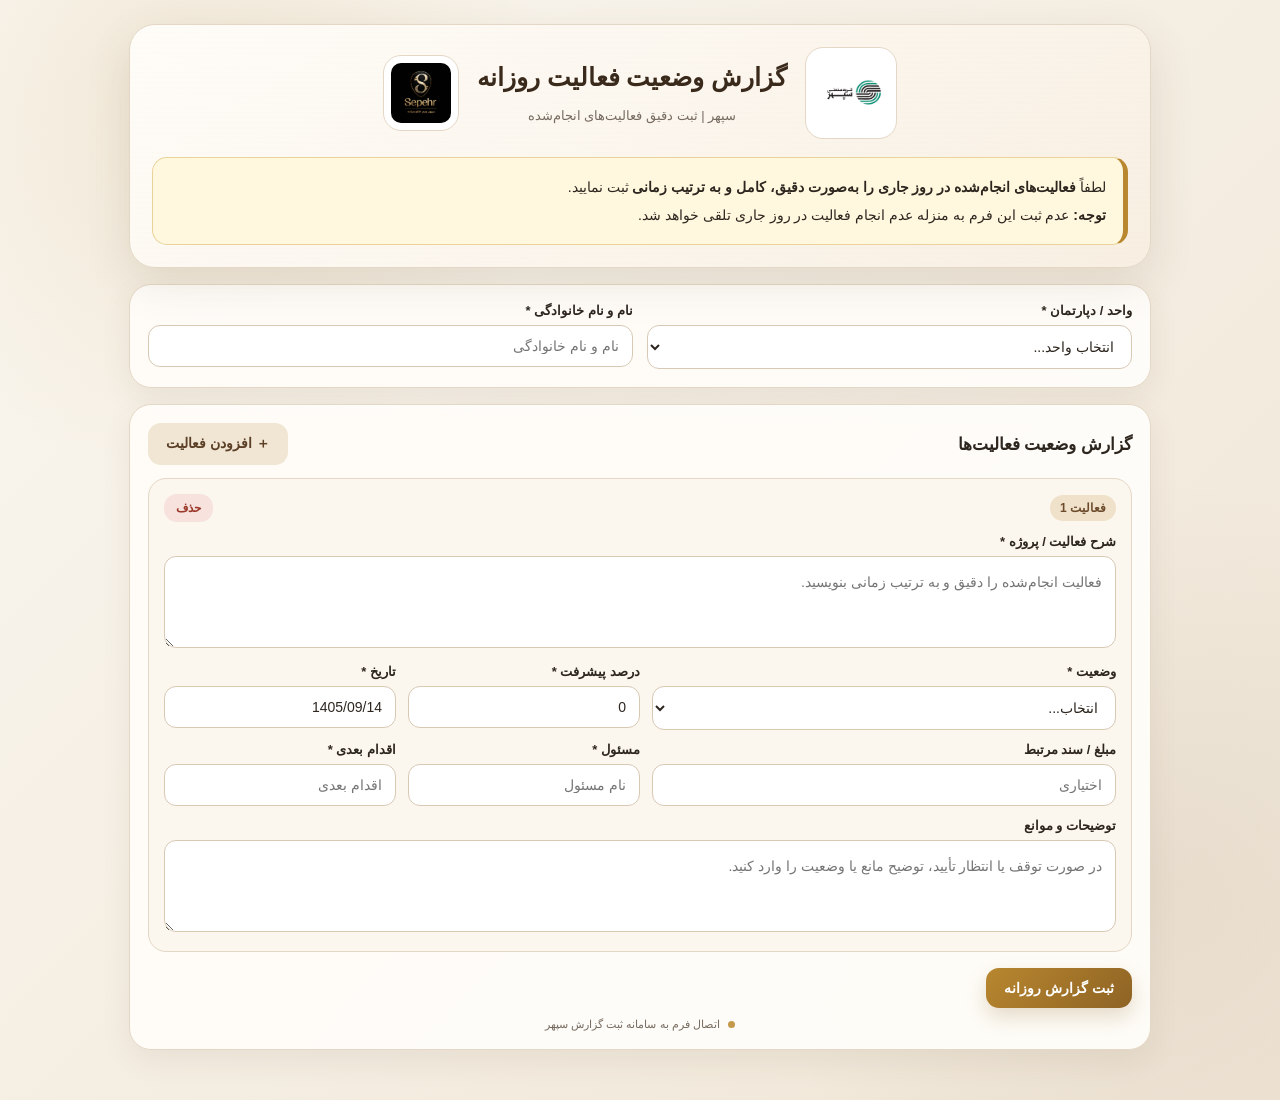
==== commit c860cd90: "Update index.html" ====
--- a/index.html
+++ b/index.html
@@ -1,625 +1,611 @@
 <!DOCTYPE html>
 <html lang="fa" dir="rtl">
 <head>
-<meta charset="utf-8">
-<meta name="viewport" content="width=device-width,initial-scale=1,viewport-fit=cover">
-
-<meta name="theme-color" content="#f7f1e7">
-
-<title>گزارش وضعیت فعالیت روزانه | سپهر</title>
-
-<style>
-
-:root{
-  --bg:#f6f0e6;
-  --paper:#fffdf9;
-  --paper2:#fbf6ee;
-  --ink:#2d261f;
-  --muted:#766b60;
-  --gold:#b8872f;
-  --gold2:#d5ad63;
-  --brown:#6c4b2d;
-  --line:#e4d7c5;
-  --ok:#28734b;
-  --danger:#a33a2b;
-  --shadow:0 16px 45px rgba(92,65,35,.12);
-}
-
-*{
-  box-sizing:border-box;
-}
-
-body{
-  margin:0;
-  font-family:
-    Tahoma,
-    "Segoe UI",
-    Arial,
-    sans-serif;
-
-  color:var(--ink);
-
-  background:
-    radial-gradient(
-      circle at 15% 10%,
-      rgba(184,135,47,.12),
-      transparent 25%
-    ),
-    linear-gradient(
-      135deg,
-      #faf7f0,
-      #efe5d5
-    );
-
-  min-height:100vh;
-}
-
-.wrap{
-  max-width:1050px;
-  margin:auto;
-  padding:24px 14px 50px;
-}
-
-/* HERO */
-
-.hero{
-  background:
-    linear-gradient(
-      145deg,
-      rgba(255,253,249,.97),
-      rgba(248,239,226,.97)
-    );
-
-  border:1px solid var(--line);
-
-  border-radius:26px;
-
-  box-shadow:var(--shadow);
-
-  padding:20px;
-
-  position:relative;
-
-  overflow:hidden;
-
-  animation:up .55s ease;
-}
-
-.hero:before{
-  content:"";
-
-  position:absolute;
-
-  inset:0;
-
-  pointer-events:none;
-
-  opacity:.18;
-
-  background-image:
-    repeating-linear-gradient(
-      0deg,
-      transparent 0 3px,
-      rgba(108,75,45,.04) 4px 5px
-    );
-}
-
-.brand{
-  display:flex;
-
-  align-items:center;
-
-  justify-content:center;
-
-  gap:18px;
-
-  position:relative;
-
-  z-index:1;
-}
-
-.logo{
-  width:92px;
-  height:92px;
-
-  object-fit:contain;
-
-  border-radius:18px;
-
-  background:#fff;
-
-  border:1px solid var(--line);
-
-  padding:7px;
-}
-
-.logo2{
-  width:76px;
-  height:76px;
-}
-
-h1{
-  font-size:25px;
-
-  margin:0 0 7px;
-
-  color:#3a2a1b;
-}
-
-.subtitle{
-  color:var(--muted);
-
-  font-size:13px;
-}
-
-.notice{
-  margin-top:18px;
-
-  background:#fff8df;
-
-  border:1px solid #ead29a;
-
-  border-right:5px solid var(--gold);
-
-  padding:15px 17px;
-
-  border-radius:15px;
-
-  line-height:1.9;
-
-  font-size:14px;
-
-  position:relative;
-
-  z-index:1;
-}
-
-/* CARD */
-
-.card{
-  margin-top:16px;
-
-  background:rgba(255,253,249,.96);
-
-  border:1px solid var(--line);
-
-  border-radius:22px;
-
-  box-shadow:
-    0 10px 30px rgba(92,65,35,.08);
-
-  padding:18px;
-
-  animation:up .65s ease;
-}
-
-.grid{
-  display:grid;
-
-  grid-template-columns:
-    repeat(2,minmax(0,1fr));
-
-  gap:14px;
-}
-
-.field label{
-  display:block;
-
-  font-weight:700;
-
-  font-size:13px;
-
-  margin-bottom:7px;
-}
-
-input,
-select,
-textarea{
-
-  width:100%;
-
-  border:
-    1px solid #d8c9b5;
-
-  border-radius:12px;
-
-  background:#fff;
-
-  padding:12px 13px;
-
-  font:inherit;
-
-  color:var(--ink);
-
-  outline:none;
-
-  transition:.2s;
-}
-
-input:focus,
-select:focus,
-textarea:focus{
-
-  border-color:var(--gold);
-
-  box-shadow:
-    0 0 0 3px
-    rgba(184,135,47,.12);
-}
-
-textarea{
-  min-height:92px;
-
-  resize:vertical;
-}
-
-/* SECTION */
-
-.section-title{
-
-  display:flex;
-
-  align-items:center;
-
-  justify-content:space-between;
-
-  gap:10px;
-
-  margin-bottom:13px;
-}
-
-.section-title h2{
-
-  font-size:17px;
-
-  margin:0;
-}
-
-/* ACTIVITY */
-
-.activity{
-
-  border:
-    1px solid var(--line);
-
-  background:
-    var(--paper2);
-
-  border-radius:18px;
-
-  padding:15px;
-
-  margin-top:13px;
-
-  position:relative;
-
-  animation:up .35s ease;
-}
-
-.activity-head{
-
-  display:flex;
-
-  align-items:center;
-
-  justify-content:space-between;
-
-  margin-bottom:12px;
-}
-
-.badge{
-
-  font-size:12px;
-
-  font-weight:800;
-
-  color:var(--brown);
-
-  background:#f0e1ca;
-
-  border-radius:999px;
-
-  padding:6px 10px;
-}
-
-.activity-grid{
-
-  display:grid;
-
-  grid-template-columns:
-    2fr 1fr 1fr;
-
-  gap:12px;
-}
-
-.activity-grid .wide{
-
-  grid-column:
-    span 3;
-}
-
-/* BUTTONS */
-
-.actions{
-
-  display:flex;
-
-  gap:10px;
-
-  flex-wrap:wrap;
-
-  margin-top:16px;
-}
-
-button{
-
-  border:0;
-
-  border-radius:13px;
-
-  padding:12px 18px;
-
-  font:inherit;
-
-  font-weight:800;
-
-  cursor:pointer;
-
-  transition:
-    transform .15s,
-    box-shadow .15s,
-    opacity .15s;
-}
-
-button:hover{
-
-  transform:
-    translateY(-1px);
-}
-
-button:disabled{
-
-  opacity:.65;
-
-  cursor:not-allowed;
-
-  transform:none;
-}
-
-.primary{
-
-  background:
-    linear-gradient(
-      135deg,
-      #b8872f,
-      #8e6324
-    );
-
-  color:#fff;
-
-  box-shadow:
-    0 9px 20px
-    rgba(142,99,36,.22);
-}
-
-.secondary{
-
-  background:#f1e5d3;
-
-  color:#5b4027;
-}
-
-.danger{
-
-  background:#f7e2de;
-
-  color:#9a3729;
-
-  padding:
-    7px 12px;
-
-  font-size:12px;
-}
-
-/* MESSAGE */
-
-#message{
-
-  display:none;
-
-  margin-top:14px;
-
-  padding:13px 15px;
-
-  border-radius:13px;
-
-  font-weight:700;
-
-  line-height:1.8;
-}
-
-#message.ok{
-
-  display:block;
-
-  background:#e5f4eb;
-
-  color:#21633f;
-
-  border:
-    1px solid #b9dec7;
-}
-
-#message.err{
-
-  display:block;
-
-  background:#fbe8e5;
-
-  color:#8c3025;
-
-  border:
-    1px solid #efc2bb;
-}
-
-/* SPINNER */
-
-.spinner{
-
-  display:inline-block;
-
-  width:15px;
-
-  height:15px;
-
-  border:
-    2px solid
-    rgba(255,255,255,.45);
-
-  border-top-color:#fff;
-
-  border-radius:50%;
-
-  animation:
-    spin .7s linear infinite;
-
-  vertical-align:-2px;
-
-  margin-left:7px;
-}
-
-/* FOOTER INFO */
-
-.api-status{
-
-  margin-top:10px;
-
-  font-size:11px;
-
-  color:var(--muted);
-
-  text-align:center;
-}
-
-/* MOBILE */
-
-@media(max-width:720px){
-
-  .wrap{
-
-    padding:
-      12px 10px 35px;
-  }
-
-  .hero{
-
-    border-radius:20px;
-
-    padding:15px;
-  }
-
-  .brand{
-
-    gap:10px;
-  }
-
-  .logo{
-
-    width:68px;
-
-    height:68px;
-  }
-
-  .logo2{
-
-    width:57px;
-
-    height:57px;
-  }
-
-  h1{
-
-    font-size:20px;
-  }
-
-  .subtitle{
-
-    font-size:11px;
-  }
-
-  .grid,
-  .activity-grid{
-
-    grid-template-columns:1fr;
-  }
-
-  .activity-grid .wide{
-
-    grid-column:
-      span 1;
-  }
-
-  .card{
-
-    border-radius:18px;
-
-    padding:14px;
-  }
-
-  .section-title{
-
-    align-items:flex-start;
-  }
-
-  .section-title button{
-
-    white-space:nowrap;
-  }
-
-  .actions button{
-
-    width:100%;
-  }
-}
-
-/* ANIMATION */
-
-@keyframes up{
-
-  from{
-
-    opacity:0;
-
-    transform:
-      translateY(10px);
-  }
-
-  to{
-
-    opacity:1;
-
-    transform:none;
-  }
-}
-
-@keyframes spin{
-
-  to{
-
-    transform:
-      rotate(360deg);
-  }
-}
-
-</style>
+  <meta charset="utf-8">
+  <meta name="viewport" content="width=device-width, initial-scale=1, viewport-fit=cover">
+
+  <meta name="theme-color" content="#f6f0e6">
+  <meta name="description" content="سامانه ثبت گزارش وضعیت فعالیت روزانه سپهر">
+
+  <title>گزارش وضعیت فعالیت روزانه | سپهر</title>
+
+  <style>
+    :root {
+      --bg: #f6f0e6;
+      --paper: #fffdf9;
+      --paper2: #fbf6ee;
+      --ink: #2d261f;
+      --muted: #766b60;
+      --gold: #b8872f;
+      --gold-dark: #8e6324;
+      --brown: #6c4b2d;
+      --line: #e4d7c5;
+      --ok: #28734b;
+      --danger: #a33a2b;
+      --warning: #8a641e;
+      --shadow: 0 16px 45px rgba(92, 65, 35, .12);
+    }
+
+    * {
+      box-sizing: border-box;
+    }
+
+    html {
+      scroll-behavior: smooth;
+    }
+
+    body {
+      margin: 0;
+      min-height: 100vh;
+
+      font-family:
+        Tahoma,
+        "Segoe UI",
+        Arial,
+        sans-serif;
+
+      color: var(--ink);
+
+      background:
+        radial-gradient(
+          circle at 15% 10%,
+          rgba(184, 135, 47, .12),
+          transparent 25%
+        ),
+        radial-gradient(
+          circle at 90% 80%,
+          rgba(108, 75, 45, .07),
+          transparent 28%
+        ),
+        linear-gradient(
+          135deg,
+          #faf7f0,
+          #efe5d5
+        );
+    }
+
+    button,
+    input,
+    select,
+    textarea {
+      font-family: inherit;
+    }
+
+    .wrap {
+      width: 100%;
+      max-width: 1050px;
+      margin: auto;
+      padding: 24px 14px 50px;
+    }
+
+    /* ================================
+       HERO
+       ================================ */
+
+    .hero {
+      position: relative;
+      overflow: hidden;
+
+      padding: 22px;
+
+      background:
+        linear-gradient(
+          145deg,
+          rgba(255, 253, 249, .98),
+          rgba(248, 239, 226, .97)
+        );
+
+      border: 1px solid var(--line);
+      border-radius: 26px;
+
+      box-shadow: var(--shadow);
+
+      animation: fadeUp .55s ease;
+    }
+
+    .hero::before {
+      content: "";
+
+      position: absolute;
+      inset: 0;
+
+      pointer-events: none;
+
+      opacity: .18;
+
+      background-image:
+        repeating-linear-gradient(
+          0deg,
+          transparent 0 3px,
+          rgba(108, 75, 45, .04) 4px 5px
+        );
+    }
+
+    .brand {
+      position: relative;
+      z-index: 1;
+
+      display: flex;
+      align-items: center;
+      justify-content: center;
+
+      gap: 18px;
+    }
+
+    .logo {
+      width: 92px;
+      height: 92px;
+
+      object-fit: contain;
+
+      background: #fff;
+
+      border: 1px solid var(--line);
+      border-radius: 18px;
+
+      padding: 7px;
+
+      flex-shrink: 0;
+    }
+
+    .logo2 {
+      width: 76px;
+      height: 76px;
+    }
+
+    h1 {
+      margin: 0 0 7px;
+
+      color: #3a2a1b;
+
+      font-size: 25px;
+      line-height: 1.5;
+    }
+
+    .subtitle {
+      color: var(--muted);
+      font-size: 13px;
+      line-height: 1.8;
+    }
+
+    .notice {
+      position: relative;
+      z-index: 1;
+
+      margin-top: 18px;
+
+      padding: 15px 17px;
+
+      background: #fff8df;
+
+      border: 1px solid #ead29a;
+      border-right: 5px solid var(--gold);
+      border-radius: 15px;
+
+      font-size: 14px;
+      line-height: 2;
+    }
+
+    /* ================================
+       CARDS
+       ================================ */
+
+    .card {
+      margin-top: 16px;
+
+      padding: 18px;
+
+      background: rgba(255, 253, 249, .96);
+
+      border: 1px solid var(--line);
+      border-radius: 22px;
+
+      box-shadow:
+        0 10px 30px rgba(92, 65, 35, .08);
+
+      animation: fadeUp .65s ease;
+    }
+
+    .grid {
+      display: grid;
+
+      grid-template-columns:
+        repeat(2, minmax(0, 1fr));
+
+      gap: 14px;
+    }
+
+    .field label {
+      display: block;
+
+      margin-bottom: 7px;
+
+      font-size: 13px;
+      font-weight: 700;
+    }
+
+    input,
+    select,
+    textarea {
+      width: 100%;
+
+      padding: 12px 13px;
+
+      color: var(--ink);
+
+      background: #fff;
+
+      border: 1px solid #d8c9b5;
+      border-radius: 12px;
+
+      outline: none;
+
+      font-size: 14px;
+
+      transition:
+        border-color .2s,
+        box-shadow .2s,
+        background .2s;
+    }
+
+    input:focus,
+    select:focus,
+    textarea:focus {
+      border-color: var(--gold);
+
+      box-shadow:
+        0 0 0 3px rgba(184, 135, 47, .12);
+    }
+
+    input:disabled,
+    select:disabled,
+    textarea:disabled {
+      background: #f7f2ea;
+    }
+
+    textarea {
+      min-height: 92px;
+      resize: vertical;
+      line-height: 1.9;
+    }
+
+    /* ================================
+       SECTION TITLE
+       ================================ */
+
+    .section-title {
+      display: flex;
+      align-items: center;
+      justify-content: space-between;
+
+      gap: 10px;
+
+      margin-bottom: 13px;
+    }
+
+    .section-title h2 {
+      margin: 0;
+
+      font-size: 17px;
+    }
+
+    /* ================================
+       ACTIVITY
+       ================================ */
+
+    .activity {
+      position: relative;
+
+      margin-top: 13px;
+      padding: 15px;
+
+      background: var(--paper2);
+
+      border: 1px solid var(--line);
+      border-radius: 18px;
+
+      animation: fadeUp .35s ease;
+    }
+
+    .activity-head {
+      display: flex;
+      align-items: center;
+      justify-content: space-between;
+
+      gap: 10px;
+
+      margin-bottom: 12px;
+    }
+
+    .badge {
+      padding: 6px 10px;
+
+      color: var(--brown);
+
+      background: #f0e1ca;
+
+      border-radius: 999px;
+
+      font-size: 12px;
+      font-weight: 800;
+    }
+
+    .activity-grid {
+      display: grid;
+
+      grid-template-columns:
+        2fr 1fr 1fr;
+
+      gap: 12px;
+    }
+
+    .activity-grid .wide {
+      grid-column: span 3;
+    }
+
+    /* ================================
+       BUTTONS
+       ================================ */
+
+    .actions {
+      display: flex;
+
+      gap: 10px;
+      flex-wrap: wrap;
+
+      margin-top: 16px;
+    }
+
+    button {
+      border: 0;
+      border-radius: 13px;
+
+      padding: 12px 18px;
+
+      font-size: 14px;
+      font-weight: 800;
+
+      cursor: pointer;
+
+      transition:
+        transform .15s,
+        box-shadow .15s,
+        opacity .15s;
+    }
+
+    button:hover {
+      transform: translateY(-1px);
+    }
+
+    button:active {
+      transform: translateY(0);
+    }
+
+    button:disabled {
+      opacity: .65;
+      cursor: not-allowed;
+      transform: none;
+    }
+
+    .primary {
+      color: #fff;
+
+      background:
+        linear-gradient(
+          135deg,
+          var(--gold),
+          var(--gold-dark)
+        );
+
+      box-shadow:
+        0 9px 20px rgba(142, 99, 36, .22);
+    }
+
+    .secondary {
+      color: #5b4027;
+      background: #f1e5d3;
+    }
+
+    .danger {
+      padding: 7px 12px;
+
+      color: #9a3729;
+
+      background: #f7e2de;
+
+      font-size: 12px;
+    }
+
+    /* ================================
+       MESSAGE
+       ================================ */
+
+    #message {
+      display: none;
+
+      margin-top: 14px;
+      padding: 13px 15px;
+
+      border-radius: 13px;
+
+      font-weight: 700;
+      line-height: 1.8;
+    }
+
+    #message.ok {
+      display: block;
+
+      color: #21633f;
+
+      background: #e5f4eb;
+
+      border: 1px solid #b9dec7;
+    }
+
+    #message.err {
+      display: block;
+
+      color: #8c3025;
+
+      background: #fbe8e5;
+
+      border: 1px solid #efc2bb;
+    }
+
+    #message.warning {
+      display: block;
+
+      color: #74531b;
+
+      background: #fff5d8;
+
+      border: 1px solid #ead39a;
+    }
+
+    /* ================================
+       SPINNER
+       ================================ */
+
+    .spinner {
+      display: inline-block;
+
+      width: 15px;
+      height: 15px;
+
+      margin-left: 7px;
+
+      vertical-align: -2px;
+
+      border: 2px solid rgba(255, 255, 255, .45);
+      border-top-color: #fff;
+
+      border-radius: 50%;
+
+      animation: spin .7s linear infinite;
+    }
+
+    /* ================================
+       API STATUS
+       ================================ */
+
+    .api-status {
+      margin-top: 10px;
+
+      color: var(--muted);
+
+      text-align: center;
+
+      font-size: 11px;
+    }
+
+    .api-dot {
+      display: inline-block;
+
+      width: 7px;
+      height: 7px;
+
+      margin-left: 5px;
+
+      background: #c49a4a;
+
+      border-radius: 50%;
+    }
+
+    /* ================================
+       MOBILE
+       ================================ */
+
+    @media (max-width: 720px) {
+
+      .wrap {
+        padding: 12px 10px 35px;
+      }
+
+      .hero {
+        padding: 15px;
+        border-radius: 20px;
+      }
+
+      .brand {
+        gap: 10px;
+      }
+
+      .logo {
+        width: 68px;
+        height: 68px;
+      }
+
+      .logo2 {
+        width: 57px;
+        height: 57px;
+      }
+
+      h1 {
+        font-size: 20px;
+      }
+
+      .subtitle {
+        font-size: 11px;
+      }
+
+      .grid,
+      .activity-grid {
+        grid-template-columns: 1fr;
+      }
+
+      .activity-grid .wide {
+        grid-column: span 1;
+      }
+
+      .card {
+        padding: 14px;
+        border-radius: 18px;
+      }
+
+      .section-title {
+        align-items: flex-start;
+      }
+
+      .section-title button {
+        white-space: nowrap;
+      }
+
+      .actions button {
+        width: 100%;
+      }
+    }
+
+    /* ================================
+       ANIMATIONS
+       ================================ */
+
+    @keyframes fadeUp {
+      from {
+        opacity: 0;
+        transform: translateY(10px);
+      }
+
+      to {
+        opacity: 1;
+        transform: none;
+      }
+    }
+
+    @keyframes spin {
+      to {
+        transform: rotate(360deg);
+      }
+    }
+  </style>
 </head>
 
-
 <body>
 
 <div class="wrap">
 
-  <!-- HEADER -->
+  <!-- ================================
+       HEADER
+       ================================ -->
 
   <header class="hero">
 
@@ -627,7 +613,6 @@
 
       <img
         class="logo"
-        id="logo1Box"
         src="./logo.png"
         alt="لوگوی سپهر"
         onerror="this.style.display='none'"
@@ -647,14 +632,12 @@
 
       <img
         class="logo logo2"
-        id="logo2Box"
         src="./logo2.png"
         alt="لوگوی سپهر"
         onerror="this.style.display='none'"
       >
 
     </div>
-
 
     <div class="notice">
 
@@ -679,7 +662,9 @@
   </header>
 
 
-  <!-- FORM -->
+  <!-- ================================
+       FORM
+       ================================ -->
 
   <form
     id="reportForm"
@@ -759,7 +744,7 @@
       <div class="section-title">
 
         <h2>
-          گزارش وضعیت
+          گزارش وضعیت فعالیت‌ها
         </h2>
 
         <button
@@ -793,6 +778,7 @@
 
 
       <div class="api-status">
+        <span class="api-dot"></span>
         اتصال فرم به سامانه ثبت گزارش سپهر
       </div>
 
@@ -806,46 +792,64 @@
 <script>
 
 /* =========================================================
-   GOOGLE APPS SCRIPT WEB APP
+   CONFIGURATION
    ========================================================= */
+
+/*
+ * Google Apps Script Web App
+ *
+ * این URL باید همان Deployment فعلی Code.gs باشد.
+ */
 
 const GOOGLE_APPS_SCRIPT_URL =
   'https://script.google.com/macros/s/AKfycbymcEOkxod2e0iTewyug7MF49kmLqHg8b1Ps06C6Gtkmh1M_5ztgxnYw-qa3OU6Gcrj/exec';
+
+
+/*
+ * نسخه Frontend
+ */
+
+const FRONTEND_VERSION = '12.0.0';
 
 
 /* =========================================================
    DOM
    ========================================================= */
 
-const activities =
+const activitiesContainer =
   document.getElementById('activities');
 
 const form =
   document.getElementById('reportForm');
 
-const msg =
+const messageBox =
   document.getElementById('message');
 
 const submitBtn =
   document.getElementById('submitBtn');
+
+const addBtn =
+  document.getElementById('addBtn');
+
+const unitInput =
+  document.getElementById('unit');
+
+const employeeInput =
+  document.getElementById('employee');
 
 
 /* =========================================================
    JALALI DATE
    ========================================================= */
 
-function pad(n){
-
-  return String(n).padStart(2,'0');
+function pad(number) {
+
+  return String(number).padStart(2, '0');
 
 }
 
 
-function gregorianToJalali(
-  gy,
-  gm,
-  gd
-){
+function gregorianToJalali(gy, gm, gd) {
 
   const gdm = [
     0,
@@ -878,36 +882,29 @@
 
   let jy =
     -1595 +
-    33 * Math.floor(
-      days / 12053
-    );
+    33 * Math.floor(days / 12053);
 
   days %= 12053;
 
   jy +=
-    4 * Math.floor(
-      days / 1461
-    );
+    4 * Math.floor(days / 1461);
 
   days %= 1461;
 
-  if(days > 365){
+  if (days > 365) {
 
     jy +=
-      Math.floor(
-        (days - 1) / 365
-      );
+      Math.floor((days - 1) / 365);
 
     days =
       (days - 1) % 365;
+
   }
 
   const jm =
     days < 186
       ? 1 + Math.floor(days / 31)
-      : 7 + Math.floor(
-          (days - 186) / 30
-        );
+      : 7 + Math.floor((days - 186) / 30);
 
   const jd =
     1 +
@@ -922,15 +919,15 @@
 }
 
 
-function todayJalali(){
-
-  const d =
+function todayJalali() {
+
+  const now =
     new Date();
 
   return gregorianToJalali(
-    d.getFullYear(),
-    d.getMonth() + 1,
-    d.getDate()
+    now.getFullYear(),
+    now.getMonth() + 1,
+    now.getDate()
   );
 
 }
@@ -940,24 +937,60 @@
    MESSAGE
    ========================================================= */
 
-function showMsg(
-  text,
-  type
-){
-
-  msg.textContent =
+function showMessage(text, type = 'err') {
+
+  messageBox.textContent =
     text;
 
-  msg.className = '';
-
-  msg.classList.add(
-    type === 'ok'
-      ? 'ok'
-      : 'err'
+  messageBox.className =
+    '';
+
+  messageBox.classList.add(type);
+
+  messageBox.style.display =
+    'block';
+
+}
+
+
+function hideMessage() {
+
+  messageBox.textContent =
+    '';
+
+  messageBox.className =
+    '';
+
+  messageBox.style.display =
+    'none';
+
+}
+
+
+/* =========================================================
+   ACTIVITY NUMBER
+   ========================================================= */
+
+function updateActivityNumbers() {
+
+  const cards =
+    document.querySelectorAll('.activity');
+
+  cards.forEach(
+    function(card, index) {
+
+      const badge =
+        card.querySelector('.badge');
+
+      if (badge) {
+
+        badge.textContent =
+          `فعالیت ${index + 1}`;
+
+      }
+
+    }
   );
-
-  msg.style.display =
-    'block';
 
 }
 
@@ -966,21 +999,20 @@
    ADD ACTIVITY
    ========================================================= */
 
-function addActivity(){
-
-  const el =
+function addActivity() {
+
+  const activity =
     document.createElement('div');
 
-  el.className =
+  activity.className =
     'activity';
 
-
-  el.innerHTML = `
+  activity.innerHTML = `
 
     <div class="activity-head">
 
       <span class="badge">
-        فعالیت
+        فعالیت 1
       </span>
 
       <button
@@ -996,6 +1028,8 @@
     <div class="activity-grid">
 
 
+      <!-- DESCRIPTION -->
+
       <div class="field wide">
 
         <label>
@@ -1011,6 +1045,8 @@
       </div>
 
 
+      <!-- STATUS -->
+
       <div class="field">
 
         <label>
@@ -1046,6 +1082,8 @@
 
       </div>
 
+
+      <!-- PROGRESS -->
 
       <div class="field">
 
@@ -1066,6 +1104,8 @@
       </div>
 
 
+      <!-- DATE -->
+
       <div class="field">
 
         <label>
@@ -1076,10 +1116,14 @@
           class="date"
           value="${todayJalali()}"
           required
+          inputmode="numeric"
+          placeholder="1405/06/29"
         >
 
       </div>
 
+
+      <!-- DOCUMENT -->
 
       <div class="field">
 
@@ -1094,6 +1138,8 @@
 
       </div>
 
+
+      <!-- RESPONSIBLE -->
 
       <div class="field">
 
@@ -1110,6 +1156,8 @@
       </div>
 
 
+      <!-- NEXT ACTION -->
+
       <div class="field">
 
         <label>
@@ -1125,6 +1173,8 @@
       </div>
 
 
+      <!-- NOTES -->
+
       <div class="field wide">
 
         <label>
@@ -1143,42 +1193,431 @@
   `;
 
 
-  activities.appendChild(el);
-
-
-  el.querySelector('.remove')
-    .onclick = () => {
-
-      if(
-        activities.children.length > 1
-      ){
-
-        el.remove();
-
-      }else{
-
-        showMsg(
+  activitiesContainer.appendChild(
+    activity
+  );
+
+
+  const removeButton =
+    activity.querySelector('.remove');
+
+
+  removeButton.addEventListener(
+    'click',
+    function() {
+
+      const count =
+        activitiesContainer.children.length;
+
+      if (count <= 1) {
+
+        showMessage(
           'حداقل یک فعالیت باید ثبت شود.',
           'err'
         );
 
+        return;
+
       }
 
-    };
+      activity.remove();
+
+      updateActivityNumbers();
+
+      hideMessage();
+
+    }
+  );
+
+
+  /*
+   * اگر وضعیت متوقف یا در انتظار تأیید شد،
+   * توضیحات به صورت بصری مشخص می‌شود.
+   */
+
+  const status =
+    activity.querySelector('.status');
+
+  const notes =
+    activity.querySelector('.notes');
+
+  status.addEventListener(
+    'change',
+    function() {
+
+      const requiresNotes =
+        status.value === 'متوقف شده' ||
+        status.value === 'در انتظار تأیید';
+
+      if (requiresNotes) {
+
+        notes.style.borderColor =
+          '#b8872f';
+
+        notes.placeholder =
+          'برای این وضعیت، توضیح مانع یا دلیل انتظار تأیید الزامی است.';
+
+      } else {
+
+        notes.style.borderColor =
+          '';
+
+        notes.placeholder =
+          'در صورت توقف یا انتظار تأیید، توضیح مانع یا وضعیت را وارد کنید.';
+
+      }
+
+    }
+  );
+
+
+  updateActivityNumbers();
 
 }
 
 
-/* اولین فعالیت */
+/* =========================================================
+   INITIAL ACTIVITY
+   ========================================================= */
 
 addActivity();
 
 
-/* دکمه افزودن */
-
-document
-  .getElementById('addBtn')
-  .onclick = addActivity;
+/* =========================================================
+   ADD BUTTON
+   ========================================================= */
+
+addBtn.addEventListener(
+  'click',
+  function() {
+
+    addActivity();
+
+    const cards =
+      document.querySelectorAll('.activity');
+
+    const last =
+      cards[cards.length - 1];
+
+    if (last) {
+
+      last.scrollIntoView({
+        behavior: 'smooth',
+        block: 'center'
+      });
+
+    }
+
+  }
+);
+
+
+/* =========================================================
+   COLLECT ACTIVITY
+   ========================================================= */
+
+function collectActivities() {
+
+  const cards =
+    [
+      ...document.querySelectorAll('.activity')
+    ];
+
+  const result = [];
+
+
+  for (
+    let index = 0;
+    index < cards.length;
+    index++
+  ) {
+
+    const card =
+      cards[index];
+
+
+    const description =
+      card
+        .querySelector('.description')
+        .value
+        .trim();
+
+
+    const status =
+      card
+        .querySelector('.status')
+        .value;
+
+
+    const progressValue =
+      card
+        .querySelector('.progress')
+        .value;
+
+
+    const date =
+      card
+        .querySelector('.date')
+        .value
+        .trim();
+
+
+    const documentValue =
+      card
+        .querySelector('.document')
+        .value
+        .trim();
+
+
+    const responsible =
+      card
+        .querySelector('.responsible')
+        .value
+        .trim();
+
+
+    const nextAction =
+      card
+        .querySelector('.nextAction')
+        .value
+        .trim();
+
+
+    const notes =
+      card
+        .querySelector('.notes')
+        .value
+        .trim();
+
+
+    /*
+     * اعتبارسنجی اختصاصی
+     */
+
+    if (!description) {
+
+      throw new Error(
+        `شرح فعالیت ${index + 1} وارد نشده است.`
+      );
+
+    }
+
+
+    if (!status) {
+
+      throw new Error(
+        `وضعیت فعالیت ${index + 1} انتخاب نشده است.`
+      );
+
+    }
+
+
+    const progress =
+      Number(progressValue);
+
+
+    if (
+      !Number.isFinite(progress) ||
+      progress < 0 ||
+      progress > 100
+    ) {
+
+      throw new Error(
+        `درصد پیشرفت فعالیت ${index + 1} باید بین ۰ تا ۱۰۰ باشد.`
+      );
+
+    }
+
+
+    if (!date) {
+
+      throw new Error(
+        `تاریخ فعالیت ${index + 1} وارد نشده است.`
+      );
+
+    }
+
+
+    if (!responsible) {
+
+      throw new Error(
+        `مسئول فعالیت ${index + 1} وارد نشده است.`
+      );
+
+    }
+
+
+    if (!nextAction) {
+
+      throw new Error(
+        `اقدام بعدی فعالیت ${index + 1} وارد نشده است.`
+      );
+
+    }
+
+
+    /*
+     * توضیحات برای وضعیت‌های خاص اجباری است.
+     */
+
+    if (
+      (
+        status === 'متوقف شده' ||
+        status === 'در انتظار تأیید'
+      ) &&
+      !notes
+    ) {
+
+      throw new Error(
+        `برای فعالیت ${index + 1} با وضعیت «${status}»، توضیحات و موانع الزامی است.`
+      );
+
+    }
+
+
+    /*
+     * ساخت آبجکت دقیقاً مطابق Code.gs
+     */
+
+    result.push({
+
+      description:
+        description,
+
+      status:
+        status,
+
+      progress:
+        progress,
+
+      date:
+        date,
+
+      document:
+        documentValue,
+
+      responsible:
+        responsible,
+
+      nextAction:
+        nextAction,
+
+      notes:
+        notes
+
+    });
+
+  }
+
+
+  return result;
+
+}
+
+
+/* =========================================================
+   BUILD PAYLOAD
+   ========================================================= */
+
+function buildPayload() {
+
+  const unitValue =
+    unitInput.value;
+
+
+  const employee =
+    employeeInput.value.trim();
+
+
+  if (!unitValue) {
+
+    throw new Error(
+      'لطفاً واحد / دپارتمان را انتخاب کنید.'
+    );
+
+  }
+
+
+  if (!employee) {
+
+    throw new Error(
+      'لطفاً نام و نام خانوادگی را وارد کنید.'
+    );
+
+  }
+
+
+  const unitIndex =
+    Number(unitValue);
+
+
+  if (
+    !Number.isInteger(unitIndex) ||
+    unitIndex < 0 ||
+    unitIndex > 4
+  ) {
+
+    throw new Error(
+      'واحد انتخاب‌شده معتبر نیست.'
+    );
+
+  }
+
+
+  const activityList =
+    collectActivities();
+
+
+  if (
+    activityList.length === 0
+  ) {
+
+    throw new Error(
+      'حداقل یک فعالیت باید ثبت شود.'
+    );
+
+  }
+
+
+  /*
+   * این دقیقاً همان ساختاری است
+   * که Code.gs انتظار دارد.
+   */
+
+  return {
+
+    unitIndex:
+      unitIndex,
+
+    employee:
+      employee,
+
+    activities:
+      activityList
+
+  };
+
+}
+
+
+/* =========================================================
+   RESET FORM
+   ========================================================= */
+
+function resetForm() {
+
+  unitInput.value =
+    '';
+
+  employeeInput.value =
+    '';
+
+  activitiesContainer.innerHTML =
+    '';
+
+  addActivity();
+
+}
 
 
 /* =========================================================
@@ -1187,169 +1626,86 @@
 
 form.addEventListener(
   'submit',
-  async function(e){
-
-    e.preventDefault();
-
-
-    msg.style.display =
-      'none';
-
-
-    /* اعتبارسنجی HTML */
-
-    if(
+  async function(event) {
+
+    event.preventDefault();
+
+
+    hideMessage();
+
+
+    /*
+     * اعتبارسنجی HTML
+     */
+
+    if (
       !form.reportValidity()
-    ){
+    ) {
 
       return;
 
     }
 
 
-    const unitIndex =
-      document
-        .getElementById('unit')
-        .value;
-
-
-    const employee =
-      document
-        .getElementById('employee')
-        .value
-        .trim();
-
-
-    const cards =
-      [
-        ...document.querySelectorAll(
-          '.activity'
-        )
-      ];
-
-
-    const data = {
-
-      unitIndex:
-        Number(unitIndex),
-
-      employee:
-        employee,
-
-      activities:
-        []
-
-    };
-
-
-    /* جمع‌آوری فعالیت‌ها */
-
-    for(
-      const c of cards
-    ){
-
-      const status =
-        c
-          .querySelector('.status')
-          .value;
-
-
-      const notes =
-        c
-          .querySelector('.notes')
-          .value
-          .trim();
-
-
-      /* توضیح اجباری برای وضعیت‌های خاص */
-
-      if(
-        (
-          status === 'متوقف شده' ||
-          status === 'در انتظار تأیید'
-        ) &&
-        !notes
-      ){
-
-        showMsg(
-          'برای فعالیت متوقف‌شده یا در انتظار تأیید، توضیحات و موانع را وارد کنید.',
-          'err'
-        );
-
-        return;
-
-      }
-
-
-      data.activities.push({
-
-        description:
-          c
-            .querySelector('.description')
-            .value
-            .trim(),
-
-        status:
-          status,
-
-        progress:
-          Number(
-            c
-              .querySelector('.progress')
-              .value || 0
-          ),
-
-        date:
-          c
-            .querySelector('.date')
-            .value
-            .trim(),
-
-        document:
-          c
-            .querySelector('.document')
-            .value
-            .trim(),
-
-        responsible:
-          c
-            .querySelector('.responsible')
-            .value
-            .trim(),
-
-        nextAction:
-          c
-            .querySelector('.nextAction')
-            .value
-            .trim(),
-
-        notes:
-          notes
-
-      });
-
-    }
-
-
-    /* =====================================================
-       ارسال به Google Apps Script
-       ===================================================== */
+    let payload;
+
+
+    /*
+     * ساخت Payload
+     */
+
+    try {
+
+      payload =
+        buildPayload();
+
+    } catch (error) {
+
+      showMessage(
+        error.message ||
+        'اطلاعات فرم کامل نیست.',
+        'err'
+      );
+
+      return;
+
+    }
+
+
+    /*
+     * جلوگیری از ارسال همزمان
+     */
 
     submitBtn.disabled =
       true;
 
+    addBtn.disabled =
+      true;
+
+
     submitBtn.innerHTML =
-      '<span class="spinner"></span>در حال ثبت...';
-
-
-    try{
+      '<span class="spinner"></span>در حال ثبت گزارش...';
+
+
+    try {
 
       /*
-       * no-cors:
+       * ===================================================
+       * POST TO GOOGLE APPS SCRIPT
+       * ===================================================
        *
-       * GitHub Pages مستقیماً به Apps Script وصل می‌شود.
-       * مرورگر پاسخ Apps Script را در اختیار JS قرار نمی‌دهد،
-       * اما درخواست POST ارسال می‌شود.
+       * توجه:
+       *
+       * mode = no-cors
+       *
+       * باعث می‌شود مرورگر پاسخ Apps Script را
+       * در اختیار JavaScript قرار ندهد.
+       *
+       * اما POST به Web App ارسال می‌شود.
+       *
+       * Content-Type = text/plain
+       * عمداً استفاده شده تا preflight پیچیده CORS
+       * ایجاد نشود.
        */
 
       await fetch(
@@ -1362,66 +1718,75 @@
           mode:
             'no-cors',
 
-          headers:{
+          headers: {
+
             'Content-Type':
               'text/plain;charset=UTF-8'
+
           },
 
           body:
-            JSON.stringify(data)
+            JSON.stringify(payload)
 
         }
       );
 
 
-      /* نمایش موفقیت */
-
-      showMsg(
-        'گزارش با موفقیت ارسال شد و برای ثبت در سامانه ارسال گردید.',
+      /*
+       * چون no-cors است، اینجا فقط می‌دانیم
+       * fetch بدون خطای شبکه Promise را کامل کرده است.
+       *
+       * پاسخ واقعی سرور قابل خواندن نیست.
+       */
+
+      showMessage(
+        `گزارش ${payload.activities.length} فعالیت با موفقیت برای سامانه ارسال شد.`,
         'ok'
       );
 
 
-      /* پاک کردن فرم */
-
-      document
-        .getElementById('unit')
-        .value = '';
-
-      document
-        .getElementById('employee')
-        .value = '';
-
-      activities.innerHTML = '';
-
-      addActivity();
-
+      /*
+       * پاک کردن فرم
+       */
+
+      resetForm();
+
+
+      /*
+       * رفتن به بالای صفحه
+       */
 
       window.scrollTo({
-        top:0,
-        behavior:'smooth'
+
+        top: 0,
+
+        behavior: 'smooth'
+
       });
 
 
-    }catch(error){
+    } catch (error) {
 
       console.error(
-        'Submit Error:',
+        'SepehrReport Submit Error:',
         error
       );
 
 
-      showMsg(
-        'ارسال گزارش انجام نشد. اتصال اینترنت و آدرس Web App را بررسی کنید.',
+      showMessage(
+        'ارسال گزارش انجام نشد. اتصال اینترنت یا آدرس Google Apps Script را بررسی کنید.',
         'err'
       );
 
 
-    }finally{
+    } finally {
 
       submitBtn.disabled =
         false;
 
+      addBtn.disabled =
+        false;
+
       submitBtn.textContent =
         'ثبت گزارش روزانه';
 
@@ -1430,6 +1795,21 @@
   }
 );
 
+
+/* =========================================================
+   DEBUG
+   ========================================================= */
+
+console.log(
+  'SepehrReport Frontend',
+  FRONTEND_VERSION
+);
+
+console.log(
+  'Apps Script URL:',
+  GOOGLE_APPS_SCRIPT_URL
+);
+
 </script>
 
 </body>
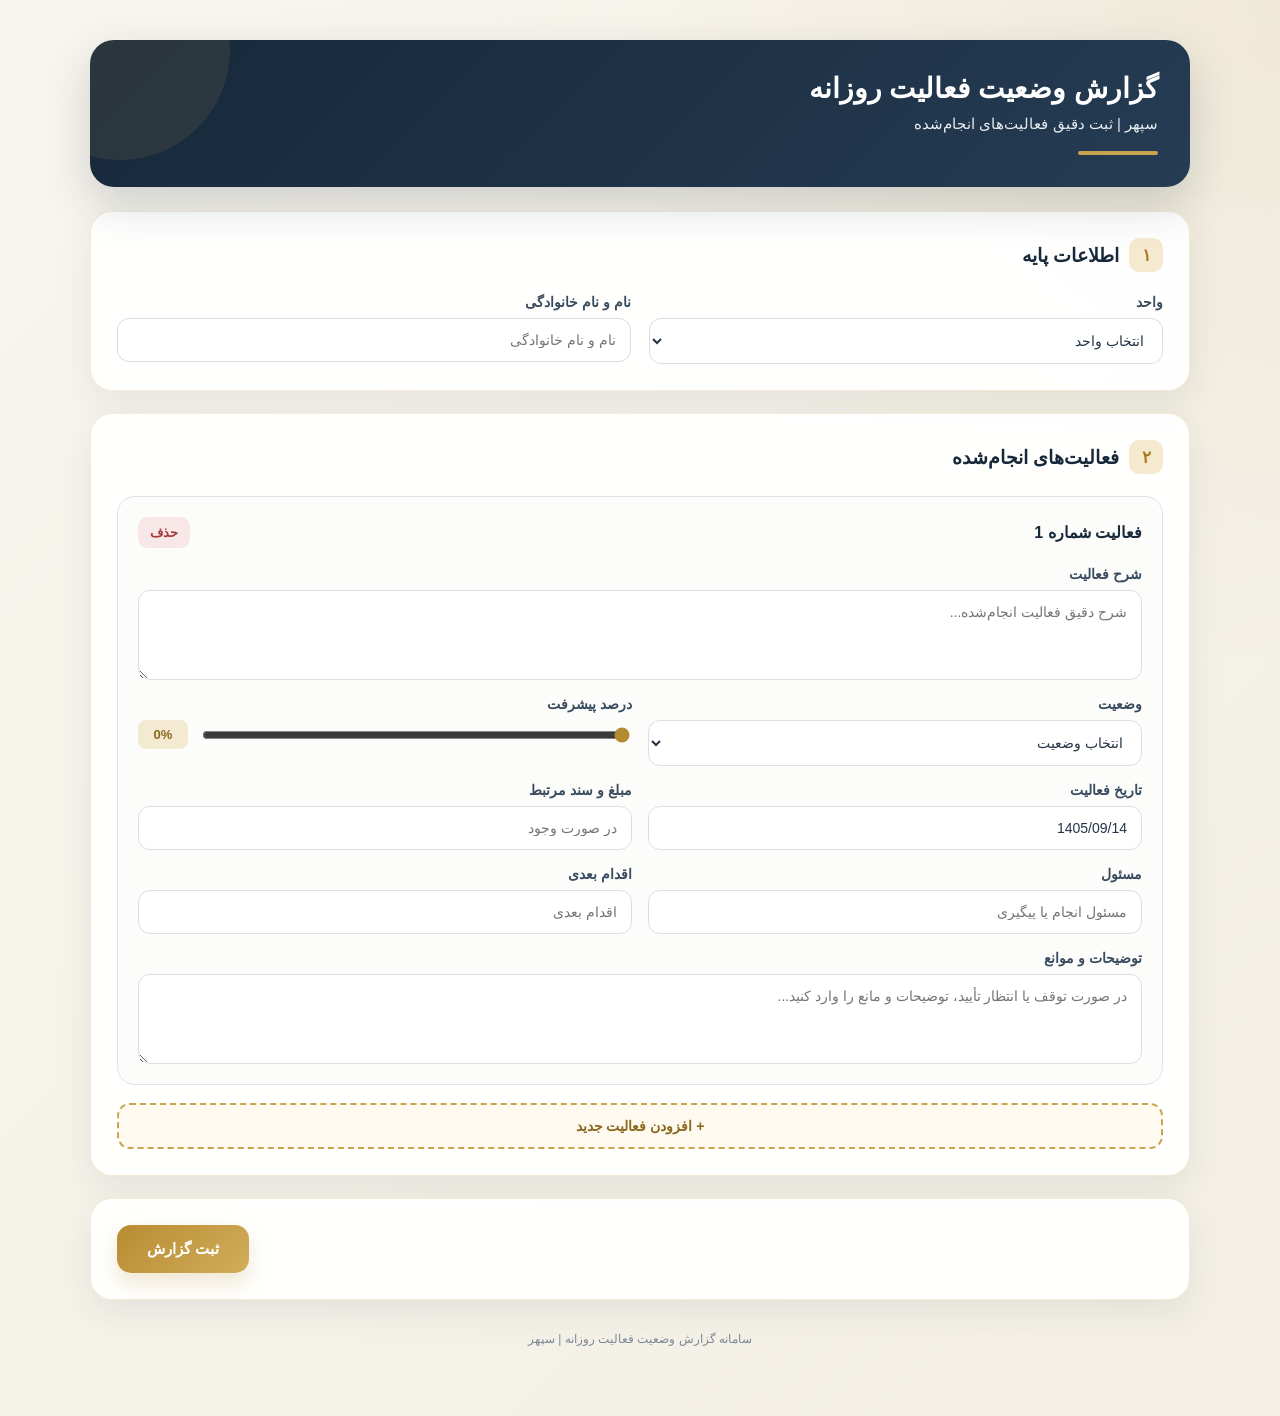
==== commit 3ba65c17: "Update index.html" ====
--- a/index.html
+++ b/index.html
@@ -1,857 +1,506 @@
 <!DOCTYPE html>
 <html lang="fa" dir="rtl">
 <head>
-  <meta charset="utf-8">
-  <meta name="viewport" content="width=device-width, initial-scale=1, viewport-fit=cover">
-
-  <meta name="theme-color" content="#f6f0e6">
-  <meta name="description" content="سامانه ثبت گزارش وضعیت فعالیت روزانه سپهر">
+  <meta charset="UTF-8" />
+  <meta name="viewport" content="width=device-width, initial-scale=1.0" />
 
   <title>گزارش وضعیت فعالیت روزانه | سپهر</title>
 
   <style>
-    :root {
-      --bg: #f6f0e6;
-      --paper: #fffdf9;
-      --paper2: #fbf6ee;
-      --ink: #2d261f;
-      --muted: #766b60;
-      --gold: #b8872f;
-      --gold-dark: #8e6324;
-      --brown: #6c4b2d;
-      --line: #e4d7c5;
-      --ok: #28734b;
-      --danger: #a33a2b;
-      --warning: #8a641e;
-      --shadow: 0 16px 45px rgba(92, 65, 35, .12);
-    }
-
     * {
       box-sizing: border-box;
-    }
-
-    html {
-      scroll-behavior: smooth;
     }
 
     body {
       margin: 0;
       min-height: 100vh;
-
-      font-family:
-        Tahoma,
-        "Segoe UI",
-        Arial,
-        sans-serif;
-
-      color: var(--ink);
-
+      font-family: Tahoma, Arial, sans-serif;
       background:
-        radial-gradient(
-          circle at 15% 10%,
-          rgba(184, 135, 47, .12),
-          transparent 25%
-        ),
-        radial-gradient(
-          circle at 90% 80%,
-          rgba(108, 75, 45, .07),
-          transparent 28%
-        ),
-        linear-gradient(
-          135deg,
-          #faf7f0,
-          #efe5d5
-        );
-    }
-
-    button,
-    input,
-    select,
-    textarea {
-      font-family: inherit;
-    }
-
-    .wrap {
-      width: 100%;
-      max-width: 1050px;
-      margin: auto;
-      padding: 24px 14px 50px;
-    }
-
-    /* ================================
-       HERO
-       ================================ */
-
-    .hero {
+        radial-gradient(circle at top right, rgba(191, 151, 58, 0.10), transparent 35%),
+        linear-gradient(135deg, #f8f5ee 0%, #f3efe5 100%);
+      color: #1d2b3a;
+    }
+
+    .container {
+      width: min(1100px, calc(100% - 32px));
+      margin: 40px auto;
+    }
+
+    .header {
+      background: linear-gradient(135deg, #17283a, #253c53);
+      color: white;
+      border-radius: 24px;
+      padding: 32px;
+      box-shadow: 0 18px 45px rgba(23, 40, 58, 0.18);
+      margin-bottom: 24px;
       position: relative;
       overflow: hidden;
-
-      padding: 22px;
-
-      background:
-        linear-gradient(
-          145deg,
-          rgba(255, 253, 249, .98),
-          rgba(248, 239, 226, .97)
-        );
-
-      border: 1px solid var(--line);
-      border-radius: 26px;
-
-      box-shadow: var(--shadow);
-
-      animation: fadeUp .55s ease;
-    }
-
-    .hero::before {
+    }
+
+    .header::after {
       content: "";
-
       position: absolute;
-      inset: 0;
-
-      pointer-events: none;
-
-      opacity: .18;
-
-      background-image:
-        repeating-linear-gradient(
-          0deg,
-          transparent 0 3px,
-          rgba(108, 75, 45, .04) 4px 5px
-        );
-    }
-
-    .brand {
+      width: 220px;
+      height: 220px;
+      border-radius: 50%;
+      background: rgba(207, 169, 78, 0.10);
+      left: -80px;
+      top: -100px;
+    }
+
+    .header h1 {
+      margin: 0 0 10px;
+      font-size: 28px;
+      font-weight: 800;
       position: relative;
       z-index: 1;
-
+    }
+
+    .header p {
+      margin: 0;
+      color: #e8edf2;
+      font-size: 15px;
+      position: relative;
+      z-index: 1;
+    }
+
+    .gold-line {
+      width: 80px;
+      height: 4px;
+      border-radius: 10px;
+      background: #c9a34f;
+      margin: 18px 0 0;
+    }
+
+    .card {
+      background: rgba(255, 255, 255, 0.95);
+      border: 1px solid rgba(201, 163, 79, 0.22);
+      border-radius: 22px;
+      padding: 26px;
+      margin-bottom: 22px;
+      box-shadow: 0 12px 35px rgba(30, 45, 60, 0.08);
+    }
+
+    .section-title {
+      display: flex;
+      align-items: center;
+      gap: 10px;
+      margin: 0 0 22px;
+      color: #17283a;
+      font-size: 19px;
+      font-weight: 800;
+    }
+
+    .section-title span {
+      width: 34px;
+      height: 34px;
       display: flex;
       align-items: center;
       justify-content: center;
-
+      background: #f5ead0;
+      color: #a77d20;
+      border-radius: 10px;
+      font-size: 17px;
+    }
+
+    .form-grid {
+      display: grid;
+      grid-template-columns: 1fr 1fr;
       gap: 18px;
     }
 
-    .logo {
-      width: 92px;
-      height: 92px;
-
-      object-fit: contain;
-
-      background: #fff;
-
-      border: 1px solid var(--line);
-      border-radius: 18px;
-
-      padding: 7px;
-
-      flex-shrink: 0;
-    }
-
-    .logo2 {
-      width: 76px;
-      height: 76px;
-    }
-
-    h1 {
-      margin: 0 0 7px;
-
-      color: #3a2a1b;
-
-      font-size: 25px;
-      line-height: 1.5;
-    }
-
-    .subtitle {
-      color: var(--muted);
-      font-size: 13px;
-      line-height: 1.8;
-    }
-
-    .notice {
-      position: relative;
-      z-index: 1;
-
-      margin-top: 18px;
-
-      padding: 15px 17px;
-
-      background: #fff8df;
-
-      border: 1px solid #ead29a;
-      border-right: 5px solid var(--gold);
-      border-radius: 15px;
-
+    .field {
+      display: flex;
+      flex-direction: column;
+      gap: 8px;
+    }
+
+    .field.full {
+      grid-column: 1 / -1;
+    }
+
+    label {
       font-size: 14px;
-      line-height: 2;
-    }
-
-    /* ================================
-       CARDS
-       ================================ */
-
-    .card {
-      margin-top: 16px;
-
-      padding: 18px;
-
-      background: rgba(255, 253, 249, .96);
-
-      border: 1px solid var(--line);
-      border-radius: 22px;
-
-      box-shadow:
-        0 10px 30px rgba(92, 65, 35, .08);
-
-      animation: fadeUp .65s ease;
-    }
-
-    .grid {
-      display: grid;
-
-      grid-template-columns:
-        repeat(2, minmax(0, 1fr));
-
-      gap: 14px;
-    }
-
-    .field label {
-      display: block;
-
-      margin-bottom: 7px;
-
-      font-size: 13px;
       font-weight: 700;
+      color: #394b5e;
     }
 
     input,
     select,
     textarea {
       width: 100%;
-
-      padding: 12px 13px;
-
-      color: var(--ink);
-
+      border: 1px solid #d9dfe5;
+      border-radius: 12px;
+      padding: 13px 14px;
+      font-family: inherit;
+      font-size: 14px;
+      color: #243447;
       background: #fff;
-
-      border: 1px solid #d8c9b5;
-      border-radius: 12px;
-
       outline: none;
-
-      font-size: 14px;
-
-      transition:
-        border-color .2s,
-        box-shadow .2s,
-        background .2s;
+      transition: all 0.2s ease;
     }
 
     input:focus,
     select:focus,
     textarea:focus {
-      border-color: var(--gold);
-
-      box-shadow:
-        0 0 0 3px rgba(184, 135, 47, .12);
-    }
-
-    input:disabled,
-    select:disabled,
-    textarea:disabled {
-      background: #f7f2ea;
+      border-color: #c9a34f;
+      box-shadow: 0 0 0 4px rgba(201, 163, 79, 0.10);
     }
 
     textarea {
-      min-height: 92px;
       resize: vertical;
-      line-height: 1.9;
-    }
-
-    /* ================================
-       SECTION TITLE
-       ================================ */
-
-    .section-title {
+      min-height: 90px;
+    }
+
+    .activities {
+      display: flex;
+      flex-direction: column;
+      gap: 18px;
+    }
+
+    .activity {
+      border: 1px solid #e0e4e8;
+      border-radius: 18px;
+      padding: 20px;
+      background: #fcfcfb;
+      position: relative;
+    }
+
+    .activity-header {
+      display: flex;
+      justify-content: space-between;
+      align-items: center;
+      margin-bottom: 18px;
+      gap: 10px;
+    }
+
+    .activity-number {
+      font-weight: 800;
+      color: #17283a;
+      font-size: 16px;
+    }
+
+    .remove-btn {
+      border: none;
+      background: #f8e7e7;
+      color: #a33b3b;
+      padding: 8px 12px;
+      border-radius: 9px;
+      cursor: pointer;
+      font-family: inherit;
+      font-weight: 700;
+    }
+
+    .remove-btn:hover {
+      background: #f2d3d3;
+    }
+
+    .activity-grid {
+      display: grid;
+      grid-template-columns: repeat(2, 1fr);
+      gap: 16px;
+    }
+
+    .activity-grid .full {
+      grid-column: 1 / -1;
+    }
+
+    .progress-wrapper {
       display: flex;
       align-items: center;
-      justify-content: space-between;
-
-      gap: 10px;
-
-      margin-bottom: 13px;
-    }
-
-    .section-title h2 {
-      margin: 0;
-
-      font-size: 17px;
-    }
-
-    /* ================================
-       ACTIVITY
-       ================================ */
-
-    .activity {
-      position: relative;
-
-      margin-top: 13px;
-      padding: 15px;
-
-      background: var(--paper2);
-
-      border: 1px solid var(--line);
-      border-radius: 18px;
-
-      animation: fadeUp .35s ease;
-    }
-
-    .activity-head {
-      display: flex;
-      align-items: center;
-      justify-content: space-between;
-
-      gap: 10px;
-
-      margin-bottom: 12px;
-    }
-
-    .badge {
-      padding: 6px 10px;
-
-      color: var(--brown);
-
-      background: #f0e1ca;
-
-      border-radius: 999px;
-
-      font-size: 12px;
+      gap: 12px;
+    }
+
+    .progress-wrapper input[type="range"] {
+      padding: 0;
+      border: none;
+      box-shadow: none;
+      accent-color: #b38b32;
+    }
+
+    .progress-value {
+      min-width: 50px;
+      text-align: center;
+      background: #f4ead1;
+      color: #8a681d;
+      padding: 7px 9px;
+      border-radius: 8px;
       font-weight: 800;
-    }
-
-    .activity-grid {
-      display: grid;
-
-      grid-template-columns:
-        2fr 1fr 1fr;
-
-      gap: 12px;
-    }
-
-    .activity-grid .wide {
-      grid-column: span 3;
-    }
-
-    /* ================================
-       BUTTONS
-       ================================ */
-
-    .actions {
-      display: flex;
-
-      gap: 10px;
-      flex-wrap: wrap;
-
-      margin-top: 16px;
-    }
-
-    button {
-      border: 0;
+      font-size: 13px;
+    }
+
+    .add-btn {
+      width: 100%;
+      border: 2px dashed #c9a34f;
+      background: #fffaf0;
+      color: #8a681d;
       border-radius: 13px;
-
-      padding: 12px 18px;
-
+      padding: 13px;
+      font-family: inherit;
       font-size: 14px;
       font-weight: 800;
-
       cursor: pointer;
-
-      transition:
-        transform .15s,
-        box-shadow .15s,
-        opacity .15s;
-    }
-
-    button:hover {
-      transform: translateY(-1px);
-    }
-
-    button:active {
-      transform: translateY(0);
-    }
-
-    button:disabled {
-      opacity: .65;
+      margin-top: 18px;
+    }
+
+    .add-btn:hover {
+      background: #fff5dd;
+    }
+
+    .submit-area {
+      display: flex;
+      justify-content: flex-end;
+      align-items: center;
+      gap: 15px;
+      flex-wrap: wrap;
+    }
+
+    .submit-btn {
+      border: none;
+      border-radius: 14px;
+      padding: 15px 30px;
+      background: linear-gradient(135deg, #b88c32, #d2ad5b);
+      color: white;
+      font-family: inherit;
+      font-size: 15px;
+      font-weight: 800;
+      cursor: pointer;
+      box-shadow: 0 10px 22px rgba(184, 140, 50, 0.22);
+      transition: all 0.2s ease;
+    }
+
+    .submit-btn:hover {
+      transform: translateY(-2px);
+      box-shadow: 0 13px 26px rgba(184, 140, 50, 0.28);
+    }
+
+    .submit-btn:disabled {
+      opacity: 0.6;
       cursor: not-allowed;
       transform: none;
     }
 
-    .primary {
-      color: #fff;
-
-      background:
-        linear-gradient(
-          135deg,
-          var(--gold),
-          var(--gold-dark)
-        );
-
-      box-shadow:
-        0 9px 20px rgba(142, 99, 36, .22);
-    }
-
-    .secondary {
-      color: #5b4027;
-      background: #f1e5d3;
-    }
-
-    .danger {
-      padding: 7px 12px;
-
-      color: #9a3729;
-
-      background: #f7e2de;
-
+    .status-message {
+      display: none;
+      padding: 13px 16px;
+      border-radius: 12px;
+      font-size: 14px;
+      font-weight: 700;
+    }
+
+    .status-message.success {
+      display: block;
+      background: #e8f6ec;
+      color: #24703b;
+      border: 1px solid #bde5c8;
+    }
+
+    .status-message.error {
+      display: block;
+      background: #fff0f0;
+      color: #9b3030;
+      border: 1px solid #efc4c4;
+    }
+
+    .status-message.loading {
+      display: block;
+      background: #f1f5f9;
+      color: #425466;
+      border: 1px solid #d9e0e7;
+    }
+
+    .footer {
+      text-align: center;
+      color: #7a8794;
       font-size: 12px;
-    }
-
-    /* ================================
-       MESSAGE
-       ================================ */
-
-    #message {
-      display: none;
-
-      margin-top: 14px;
-      padding: 13px 15px;
-
-      border-radius: 13px;
-
-      font-weight: 700;
-      line-height: 1.8;
-    }
-
-    #message.ok {
-      display: block;
-
-      color: #21633f;
-
-      background: #e5f4eb;
-
-      border: 1px solid #b9dec7;
-    }
-
-    #message.err {
-      display: block;
-
-      color: #8c3025;
-
-      background: #fbe8e5;
-
-      border: 1px solid #efc2bb;
-    }
-
-    #message.warning {
-      display: block;
-
-      color: #74531b;
-
-      background: #fff5d8;
-
-      border: 1px solid #ead39a;
-    }
-
-    /* ================================
-       SPINNER
-       ================================ */
-
-    .spinner {
-      display: inline-block;
-
-      width: 15px;
-      height: 15px;
-
-      margin-left: 7px;
-
-      vertical-align: -2px;
-
-      border: 2px solid rgba(255, 255, 255, .45);
-      border-top-color: #fff;
-
-      border-radius: 50%;
-
-      animation: spin .7s linear infinite;
-    }
-
-    /* ================================
-       API STATUS
-       ================================ */
-
-    .api-status {
-      margin-top: 10px;
-
-      color: var(--muted);
-
-      text-align: center;
-
-      font-size: 11px;
-    }
-
-    .api-dot {
-      display: inline-block;
-
-      width: 7px;
-      height: 7px;
-
-      margin-left: 5px;
-
-      background: #c49a4a;
-
-      border-radius: 50%;
-    }
-
-    /* ================================
-       MOBILE
-       ================================ */
-
-    @media (max-width: 720px) {
-
-      .wrap {
-        padding: 12px 10px 35px;
+      padding: 10px 0 30px;
+    }
+
+    @media (max-width: 768px) {
+      .container {
+        width: min(100% - 20px, 1100px);
+        margin: 20px auto;
       }
 
-      .hero {
-        padding: 15px;
-        border-radius: 20px;
+      .header {
+        padding: 24px 20px;
       }
 
-      .brand {
-        gap: 10px;
+      .header h1 {
+        font-size: 22px;
       }
 
-      .logo {
-        width: 68px;
-        height: 68px;
+      .card {
+        padding: 18px;
       }
 
-      .logo2 {
-        width: 57px;
-        height: 57px;
-      }
-
-      h1 {
-        font-size: 20px;
-      }
-
-      .subtitle {
-        font-size: 11px;
-      }
-
-      .grid,
+      .form-grid,
       .activity-grid {
         grid-template-columns: 1fr;
       }
 
-      .activity-grid .wide {
-        grid-column: span 1;
+      .field.full,
+      .activity-grid .full {
+        grid-column: auto;
       }
 
-      .card {
-        padding: 14px;
-        border-radius: 18px;
+      .submit-area {
+        flex-direction: column;
+        align-items: stretch;
       }
 
-      .section-title {
-        align-items: flex-start;
-      }
-
-      .section-title button {
-        white-space: nowrap;
-      }
-
-      .actions button {
+      .submit-btn {
         width: 100%;
       }
     }
-
-    /* ================================
-       ANIMATIONS
-       ================================ */
-
-    @keyframes fadeUp {
-      from {
-        opacity: 0;
-        transform: translateY(10px);
-      }
-
-      to {
-        opacity: 1;
-        transform: none;
-      }
-    }
-
-    @keyframes spin {
-      to {
-        transform: rotate(360deg);
-      }
-    }
   </style>
 </head>
 
 <body>
 
-<div class="wrap">
-
-  <!-- ================================
-       HEADER
-       ================================ -->
-
-  <header class="hero">
-
-    <div class="brand">
-
-      <img
-        class="logo"
-        src="./logo.png"
-        alt="لوگوی سپهر"
-        onerror="this.style.display='none'"
-      >
-
-      <div style="text-align:center">
-
-        <h1>
-          گزارش وضعیت فعالیت روزانه
-        </h1>
-
-        <div class="subtitle">
-          سپهر | ثبت دقیق فعالیت‌های انجام‌شده
+<div class="container">
+
+  <header class="header">
+    <h1>گزارش وضعیت فعالیت روزانه</h1>
+    <p>سپهر | ثبت دقیق فعالیت‌های انجام‌شده</p>
+    <div class="gold-line"></div>
+  </header>
+
+  <form id="reportForm">
+
+    <!-- اطلاعات پایه -->
+    <section class="card">
+
+      <h2 class="section-title">
+        <span>۱</span>
+        اطلاعات پایه
+      </h2>
+
+      <div class="form-grid">
+
+        <div class="field">
+          <label for="unit">
+            واحد
+          </label>
+
+          <select id="unit" required>
+            <option value="">انتخاب واحد</option>
+            <option value="0">مارکتینگ</option>
+            <option value="1">مالی</option>
+            <option value="2">حقوقی</option>
+            <option value="3">دفتر مدیر عامل</option>
+            <option value="4">منابع انسانی</option>
+          </select>
         </div>
 
-      </div>
-
-      <img
-        class="logo logo2"
-        src="./logo2.png"
-        alt="لوگوی سپهر"
-        onerror="this.style.display='none'"
-      >
-
-    </div>
-
-    <div class="notice">
-
-      لطفاً
-      <b>
-        فعالیت‌های انجام‌شده در روز جاری را
-        به‌صورت دقیق، کامل و به ترتیب زمانی
-      </b>
-      ثبت نمایید.
-
-      <br>
-
-      <b>
-        توجه:
-      </b>
-
-      عدم ثبت این فرم به منزله عدم انجام فعالیت
-      در روز جاری تلقی خواهد شد.
-
-    </div>
-
-  </header>
-
-
-  <!-- ================================
-       FORM
-       ================================ -->
-
-  <form
-    id="reportForm"
-    novalidate
-  >
-
-    <!-- EMPLOYEE -->
-
-    <section class="card">
-
-      <div class="grid">
-
         <div class="field">
-
-          <label for="unit">
-            واحد / دپارتمان *
+          <label for="employee">
+            نام و نام خانوادگی
           </label>
 
-          <select
-            id="unit"
-            required
-          >
-
-            <option value="">
-              انتخاب واحد...
-            </option>
-
-            <option value="0">
-              مارکتینگ
-            </option>
-
-            <option value="1">
-              مالی
-            </option>
-
-            <option value="2">
-              حقوقی
-            </option>
-
-            <option value="3">
-              دفتر مدیر عامل
-            </option>
-
-            <option value="4">
-              منابع انسانی
-            </option>
-
-          </select>
-
-        </div>
-
-
-        <div class="field">
-
-          <label for="employee">
-            نام و نام خانوادگی *
-          </label>
-
           <input
+            type="text"
             id="employee"
-            required
             placeholder="نام و نام خانوادگی"
             autocomplete="name"
-          >
-
+            required
+          />
         </div>
 
       </div>
-
     </section>
 
 
-    <!-- ACTIVITIES -->
-
+    <!-- فعالیت ها -->
     <section class="card">
 
-      <div class="section-title">
-
-        <h2>
-          گزارش وضعیت فعالیت‌ها
-        </h2>
+      <h2 class="section-title">
+        <span>۲</span>
+        فعالیت‌های انجام‌شده
+      </h2>
+
+      <div id="activities" class="activities"></div>
+
+      <button
+        type="button"
+        class="add-btn"
+        id="addActivityBtn"
+      >
+        + افزودن فعالیت جدید
+      </button>
+
+    </section>
+
+
+    <!-- ارسال -->
+    <section class="card">
+
+      <div id="statusMessage" class="status-message"></div>
+
+      <div class="submit-area">
 
         <button
-          type="button"
-          class="secondary"
-          id="addBtn"
+          type="submit"
+          class="submit-btn"
+          id="submitBtn"
         >
-          ＋ افزودن فعالیت
+          ثبت گزارش
         </button>
 
       </div>
 
-
-      <div id="activities"></div>
-
-
-      <div class="actions">
-
-        <button
-          class="primary"
-          id="submitBtn"
-          type="submit"
-        >
-          ثبت گزارش روزانه
-        </button>
-
-      </div>
-
-
-      <div id="message"></div>
-
-
-      <div class="api-status">
-        <span class="api-dot"></span>
-        اتصال فرم به سامانه ثبت گزارش سپهر
-      </div>
-
     </section>
 
   </form>
 
+  <div class="footer">
+    سامانه گزارش وضعیت فعالیت روزانه | سپهر
+  </div>
+
 </div>
 
 
 <script>
 
 /* =========================================================
-   CONFIGURATION
+   GOOGLE APPS SCRIPT
    ========================================================= */
 
-/*
- * Google Apps Script Web App
- *
- * این URL باید همان Deployment فعلی Code.gs باشد.
- */
-
 const GOOGLE_APPS_SCRIPT_URL =
-  'https://script.google.com/macros/s/AKfycbymcEOkxod2e0iTewyug7MF49kmLqHg8b1Ps06C6Gtkmh1M_5ztgxnYw-qa3OU6Gcrj/exec';
-
-
-/*
- * نسخه Frontend
- */
-
-const FRONTEND_VERSION = '12.0.0';
+  'https://script.googleusercontent.com/macros/echo?user_content_key=[base64]&lib=MzVp7YMixE1Vxvd7O7FLPJIUYlFQAuFZV';
 
 
 /* =========================================================
-   DOM
+   UNIT NAMES
    ========================================================= */
 
-const activitiesContainer =
-  document.getElementById('activities');
-
-const form =
-  document.getElementById('reportForm');
-
-const messageBox =
-  document.getElementById('message');
-
-const submitBtn =
-  document.getElementById('submitBtn');
-
-const addBtn =
-  document.getElementById('addBtn');
-
-const unitInput =
-  document.getElementById('unit');
-
-const employeeInput =
-  document.getElementById('employee');
+const UNIT_NAMES = [
+  'مارکتینگ',
+  'مالی',
+  'حقوقی',
+  'دفتر مدیر عامل',
+  'منابع انسانی'
+];
+
+
+/* =========================================================
+   ELEMENTS
+   ========================================================= */
+
+const reportForm = document.getElementById('reportForm');
+const activitiesContainer = document.getElementById('activities');
+const addActivityBtn = document.getElementById('addActivityBtn');
+const submitBtn = document.getElementById('submitBtn');
+const statusMessage = document.getElementById('statusMessage');
 
 
 /* =========================================================
    JALALI DATE
    ========================================================= */
 
-function pad(number) {
-
-  return String(number).padStart(2, '0');
-
-}
-
-
 function gregorianToJalali(gy, gm, gd) {
 
-  const gdm = [
+  const g_d_m = [
     0,
     31,
     59,
@@ -866,131 +515,373 @@
     334
   ];
 
-  let gy2 =
-    gm > 2
-      ? gy + 1
-      : gy;
+  let jy;
+
+  if (gy > 1600) {
+    jy = 979;
+    gy -= 1600;
+  } else {
+    jy = 0;
+    gy -= 621;
+  }
+
+  const gy2 = gm > 2 ? gy + 1 : gy;
 
   let days =
-    355666 +
     365 * gy +
     Math.floor((gy2 + 3) / 4) -
     Math.floor((gy2 + 99) / 100) +
-    Math.floor((gy2 + 399) / 400) +
+    Math.floor((gy2 + 399) / 400) -
+    80 +
     gd +
-    gdm[gm - 1];
-
-  let jy =
-    -1595 +
-    33 * Math.floor(days / 12053);
+    g_d_m[gm - 1];
+
+  jy += 33 * Math.floor(days / 12053);
 
   days %= 12053;
 
-  jy +=
-    4 * Math.floor(days / 1461);
+  jy += 4 * Math.floor(days / 1461);
 
   days %= 1461;
 
   if (days > 365) {
-
-    jy +=
-      Math.floor((days - 1) / 365);
-
-    days =
-      (days - 1) % 365;
-
+    jy += Math.floor((days - 1) / 365);
+    days = (days - 1) % 365;
   }
 
-  const jm =
-    days < 186
-      ? 1 + Math.floor(days / 31)
-      : 7 + Math.floor((days - 186) / 30);
+  let jm;
+
+  if (days < 186) {
+    jm = 1 + Math.floor(days / 31);
+  } else {
+    jm = 7 + Math.floor((days - 186) / 30);
+  }
 
   const jd =
     1 +
-    (
-      days < 186
-        ? days % 31
-        : (days - 186) % 30
-    );
-
-  return `${jy}/${pad(jm)}/${pad(jd)}`;
-
+    (days < 186
+      ? days % 31
+      : (days - 186) % 30);
+
+  return [
+    jy,
+    String(jm).padStart(2, '0'),
+    String(jd).padStart(2, '0')
+  ].join('/');
 }
 
 
 function todayJalali() {
 
-  const now =
-    new Date();
+  const now = new Date();
 
   return gregorianToJalali(
     now.getFullYear(),
     now.getMonth() + 1,
     now.getDate()
   );
-
 }
 
 
 /* =========================================================
-   MESSAGE
+   STATUS
    ========================================================= */
 
-function showMessage(text, type = 'err') {
-
-  messageBox.textContent =
-    text;
-
-  messageBox.className =
-    '';
-
-  messageBox.classList.add(type);
-
-  messageBox.style.display =
-    'block';
-
+function showStatus(message, type) {
+
+  statusMessage.textContent = message;
+
+  statusMessage.className =
+    'status-message ' + type;
 }
 
 
-function hideMessage() {
-
-  messageBox.textContent =
-    '';
-
-  messageBox.className =
-    '';
-
-  messageBox.style.display =
-    'none';
-
+function clearStatus() {
+
+  statusMessage.textContent = '';
+
+  statusMessage.className =
+    'status-message';
 }
 
 
 /* =========================================================
-   ACTIVITY NUMBER
+   ACTIVITY
    ========================================================= */
 
-function updateActivityNumbers() {
-
-  const cards =
+let activityCounter = 0;
+
+
+function createActivity() {
+
+  activityCounter++;
+
+  const activity = document.createElement('div');
+
+  activity.className = 'activity';
+
+  activity.dataset.id = activityCounter;
+
+  activity.innerHTML = `
+
+    <div class="activity-header">
+
+      <div class="activity-number">
+        فعالیت شماره ${activityCounter}
+      </div>
+
+      <button
+        type="button"
+        class="remove-btn"
+        onclick="removeActivity(this)"
+      >
+        حذف
+      </button>
+
+    </div>
+
+
+    <div class="activity-grid">
+
+      <div class="field full">
+
+        <label>
+          شرح فعالیت
+        </label>
+
+        <textarea
+          class="description"
+          placeholder="شرح دقیق فعالیت انجام‌شده..."
+          required
+        ></textarea>
+
+      </div>
+
+
+      <div class="field">
+
+        <label>
+          وضعیت
+        </label>
+
+        <select class="status" required>
+
+          <option value="">
+            انتخاب وضعیت
+          </option>
+
+          <option value="انجام شد">
+            انجام شد
+          </option>
+
+          <option value="در حال انجام">
+            در حال انجام
+          </option>
+
+          <option value="متوقف شده">
+            متوقف شده
+          </option>
+
+          <option value="در انتظار تأیید">
+            در انتظار تأیید
+          </option>
+
+        </select>
+
+      </div>
+
+
+      <div class="field">
+
+        <label>
+          درصد پیشرفت
+        </label>
+
+        <div class="progress-wrapper">
+
+          <input
+            type="range"
+            class="progress"
+            min="0"
+            max="100"
+            step="5"
+            value="0"
+          />
+
+          <span class="progress-value">
+            0%
+          </span>
+
+        </div>
+
+      </div>
+
+
+      <div class="field">
+
+        <label>
+          تاریخ فعالیت
+        </label>
+
+        <input
+          type="text"
+          class="activity-date"
+          value="${todayJalali()}"
+          placeholder="1405/06/29"
+          required
+        />
+
+      </div>
+
+
+      <div class="field">
+
+        <label>
+          مبلغ و سند مرتبط
+        </label>
+
+        <input
+          type="text"
+          class="document"
+          placeholder="در صورت وجود"
+        />
+
+      </div>
+
+
+      <div class="field">
+
+        <label>
+          مسئول
+        </label>
+
+        <input
+          type="text"
+          class="responsible"
+          placeholder="مسئول انجام یا پیگیری"
+        />
+
+      </div>
+
+
+      <div class="field">
+
+        <label>
+          اقدام بعدی
+        </label>
+
+        <input
+          type="text"
+          class="next-action"
+          placeholder="اقدام بعدی"
+        />
+
+      </div>
+
+
+      <div class="field full">
+
+        <label>
+          توضیحات و موانع
+        </label>
+
+        <textarea
+          class="notes"
+          placeholder="در صورت توقف یا انتظار تأیید، توضیحات و مانع را وارد کنید..."
+        ></textarea>
+
+      </div>
+
+    </div>
+  `;
+
+
+  activitiesContainer.appendChild(activity);
+
+
+  const progress =
+    activity.querySelector('.progress');
+
+  const progressValue =
+    activity.querySelector('.progress-value');
+
+
+  progress.addEventListener('input', function () {
+
+    progressValue.textContent =
+      this.value + '%';
+
+  });
+
+
+  const status =
+    activity.querySelector('.status');
+
+  const notes =
+    activity.querySelector('.notes');
+
+
+  status.addEventListener('change', function () {
+
+    if (
+      this.value === 'متوقف شده' ||
+      this.value === 'در انتظار تأیید'
+    ) {
+
+      notes.required = true;
+
+      notes.placeholder =
+        'برای این وضعیت، توضیحات و مانع الزامی است...';
+
+    } else {
+
+      notes.required = false;
+
+      notes.placeholder =
+        'در صورت وجود، توضیحات و موانع را وارد کنید...';
+
+    }
+
+  });
+
+}
+
+
+/* =========================================================
+   REMOVE ACTIVITY
+   ========================================================= */
+
+function removeActivity(button) {
+
+  const activity =
+    button.closest('.activity');
+
+  if (!activity) return;
+
+  activity.remove();
+
+  renumberActivities();
+}
+
+
+function renumberActivities() {
+
+  const activities =
     document.querySelectorAll('.activity');
 
-  cards.forEach(
-    function(card, index) {
-
-      const badge =
-        card.querySelector('.badge');
-
-      if (badge) {
-
-        badge.textContent =
-          `فعالیت ${index + 1}`;
-
-      }
-
-    }
-  );
+  activities.forEach((activity, index) => {
+
+    const title =
+      activity.querySelector('.activity-number');
+
+    if (title) {
+
+      title.textContent =
+        `فعالیت شماره ${index + 1}`;
+
+    }
+
+  });
 
 }
 
@@ -999,466 +890,116 @@
    ADD ACTIVITY
    ========================================================= */
 
-function addActivity() {
-
-  const activity =
-    document.createElement('div');
-
-  activity.className =
-    'activity';
-
-  activity.innerHTML = `
-
-    <div class="activity-head">
-
-      <span class="badge">
-        فعالیت 1
-      </span>
-
-      <button
-        type="button"
-        class="danger remove"
-      >
-        حذف
-      </button>
-
-    </div>
-
-
-    <div class="activity-grid">
-
-
-      <!-- DESCRIPTION -->
-
-      <div class="field wide">
-
-        <label>
-          شرح فعالیت / پروژه *
-        </label>
-
-        <textarea
-          class="description"
-          required
-          placeholder="فعالیت انجام‌شده را دقیق و به ترتیب زمانی بنویسید."
-        ></textarea>
-
-      </div>
-
-
-      <!-- STATUS -->
-
-      <div class="field">
-
-        <label>
-          وضعیت *
-        </label>
-
-        <select
-          class="status"
-          required
-        >
-
-          <option value="">
-            انتخاب...
-          </option>
-
-          <option value="انجام شد">
-            انجام شد
-          </option>
-
-          <option value="در حال انجام">
-            در حال انجام
-          </option>
-
-          <option value="متوقف شده">
-            متوقف شده
-          </option>
-
-          <option value="در انتظار تأیید">
-            در انتظار تأیید
-          </option>
-
-        </select>
-
-      </div>
-
-
-      <!-- PROGRESS -->
-
-      <div class="field">
-
-        <label>
-          درصد پیشرفت *
-        </label>
-
-        <input
-          class="progress"
-          type="number"
-          min="0"
-          max="100"
-          step="1"
-          value="0"
-          required
-        >
-
-      </div>
-
-
-      <!-- DATE -->
-
-      <div class="field">
-
-        <label>
-          تاریخ *
-        </label>
-
-        <input
-          class="date"
-          value="${todayJalali()}"
-          required
-          inputmode="numeric"
-          placeholder="1405/06/29"
-        >
-
-      </div>
-
-
-      <!-- DOCUMENT -->
-
-      <div class="field">
-
-        <label>
-          مبلغ / سند مرتبط
-        </label>
-
-        <input
-          class="document"
-          placeholder="اختیاری"
-        >
-
-      </div>
-
-
-      <!-- RESPONSIBLE -->
-
-      <div class="field">
-
-        <label>
-          مسئول *
-        </label>
-
-        <input
-          class="responsible"
-          required
-          placeholder="نام مسئول"
-        >
-
-      </div>
-
-
-      <!-- NEXT ACTION -->
-
-      <div class="field">
-
-        <label>
-          اقدام بعدی *
-        </label>
-
-        <input
-          class="nextAction"
-          required
-          placeholder="اقدام بعدی"
-        >
-
-      </div>
-
-
-      <!-- NOTES -->
-
-      <div class="field wide">
-
-        <label>
-          توضیحات و موانع
-        </label>
-
-        <textarea
-          class="notes"
-          placeholder="در صورت توقف یا انتظار تأیید، توضیح مانع یا وضعیت را وارد کنید."
-        ></textarea>
-
-      </div>
-
-
-    </div>
-  `;
-
-
-  activitiesContainer.appendChild(
-    activity
-  );
-
-
-  const removeButton =
-    activity.querySelector('.remove');
-
-
-  removeButton.addEventListener(
-    'click',
-    function() {
-
-      const count =
-        activitiesContainer.children.length;
-
-      if (count <= 1) {
-
-        showMessage(
-          'حداقل یک فعالیت باید ثبت شود.',
-          'err'
-        );
-
-        return;
-
-      }
-
-      activity.remove();
-
-      updateActivityNumbers();
-
-      hideMessage();
-
-    }
-  );
-
-
-  /*
-   * اگر وضعیت متوقف یا در انتظار تأیید شد،
-   * توضیحات به صورت بصری مشخص می‌شود.
-   */
-
-  const status =
-    activity.querySelector('.status');
-
-  const notes =
-    activity.querySelector('.notes');
-
-  status.addEventListener(
-    'change',
-    function() {
-
-      const requiresNotes =
-        status.value === 'متوقف شده' ||
-        status.value === 'در انتظار تأیید';
-
-      if (requiresNotes) {
-
-        notes.style.borderColor =
-          '#b8872f';
-
-        notes.placeholder =
-          'برای این وضعیت، توضیح مانع یا دلیل انتظار تأیید الزامی است.';
-
-      } else {
-
-        notes.style.borderColor =
-          '';
-
-        notes.placeholder =
-          'در صورت توقف یا انتظار تأیید، توضیح مانع یا وضعیت را وارد کنید.';
-
-      }
-
-    }
-  );
-
-
-  updateActivityNumbers();
-
-}
+addActivityBtn.addEventListener(
+  'click',
+  createActivity
+);
 
 
 /* =========================================================
    INITIAL ACTIVITY
    ========================================================= */
 
-addActivity();
+createActivity();
 
 
 /* =========================================================
-   ADD BUTTON
+   VALIDATE
    ========================================================= */
 
-addBtn.addEventListener(
-  'click',
-  function() {
-
-    addActivity();
-
-    const cards =
-      document.querySelectorAll('.activity');
-
-    const last =
-      cards[cards.length - 1];
-
-    if (last) {
-
-      last.scrollIntoView({
-        behavior: 'smooth',
-        block: 'center'
-      });
-
-    }
-
+function validateForm() {
+
+  const unit =
+    document.getElementById('unit').value;
+
+  const employee =
+    document.getElementById('employee').value.trim();
+
+
+  if (unit === '') {
+
+    showStatus(
+      'لطفاً واحد را انتخاب کنید.',
+      'error'
+    );
+
+    document.getElementById('unit').focus();
+
+    return false;
   }
-);
-
-
-/* =========================================================
-   COLLECT ACTIVITY
-   ========================================================= */
-
-function collectActivities() {
-
-  const cards =
-    [
-      ...document.querySelectorAll('.activity')
-    ];
-
-  const result = [];
-
-
-  for (
-    let index = 0;
-    index < cards.length;
-    index++
-  ) {
-
-    const card =
-      cards[index];
-
+
+
+  if (!employee) {
+
+    showStatus(
+      'لطفاً نام و نام خانوادگی را وارد کنید.',
+      'error'
+    );
+
+    document.getElementById('employee').focus();
+
+    return false;
+  }
+
+
+  const activities =
+    document.querySelectorAll('.activity');
+
+
+  if (activities.length === 0) {
+
+    showStatus(
+      'حداقل یک فعالیت باید ثبت شود.',
+      'error'
+    );
+
+    return false;
+  }
+
+
+  for (let i = 0; i < activities.length; i++) {
+
+    const activity = activities[i];
 
     const description =
-      card
+      activity.querySelector('.description').value.trim();
+
+    const status =
+      activity.querySelector('.status').value;
+
+    const notes =
+      activity.querySelector('.notes').value.trim();
+
+
+    if (!description) {
+
+      showStatus(
+        `شرح فعالیت شماره ${i + 1} را وارد کنید.`,
+        'error'
+      );
+
+      activity
         .querySelector('.description')
-        .value
-        .trim();
-
-
-    const status =
-      card
+        .focus();
+
+      return false;
+    }
+
+
+    if (!status) {
+
+      showStatus(
+        `وضعیت فعالیت شماره ${i + 1} را انتخاب کنید.`,
+        'error'
+      );
+
+      activity
         .querySelector('.status')
-        .value;
-
-
-    const progressValue =
-      card
-        .querySelector('.progress')
-        .value;
-
-
-    const date =
-      card
-        .querySelector('.date')
-        .value
-        .trim();
-
-
-    const documentValue =
-      card
-        .querySelector('.document')
-        .value
-        .trim();
-
-
-    const responsible =
-      card
-        .querySelector('.responsible')
-        .value
-        .trim();
-
-
-    const nextAction =
-      card
-        .querySelector('.nextAction')
-        .value
-        .trim();
-
-
-    const notes =
-      card
-        .querySelector('.notes')
-        .value
-        .trim();
-
-
-    /*
-     * اعتبارسنجی اختصاصی
-     */
-
-    if (!description) {
-
-      throw new Error(
-        `شرح فعالیت ${index + 1} وارد نشده است.`
-      );
-
-    }
-
-
-    if (!status) {
-
-      throw new Error(
-        `وضعیت فعالیت ${index + 1} انتخاب نشده است.`
-      );
-
-    }
-
-
-    const progress =
-      Number(progressValue);
-
-
-    if (
-      !Number.isFinite(progress) ||
-      progress < 0 ||
-      progress > 100
-    ) {
-
-      throw new Error(
-        `درصد پیشرفت فعالیت ${index + 1} باید بین ۰ تا ۱۰۰ باشد.`
-      );
-
-    }
-
-
-    if (!date) {
-
-      throw new Error(
-        `تاریخ فعالیت ${index + 1} وارد نشده است.`
-      );
-
-    }
-
-
-    if (!responsible) {
-
-      throw new Error(
-        `مسئول فعالیت ${index + 1} وارد نشده است.`
-      );
-
-    }
-
-
-    if (!nextAction) {
-
-      throw new Error(
-        `اقدام بعدی فعالیت ${index + 1} وارد نشده است.`
-      );
-
-    }
-
-
-    /*
-     * توضیحات برای وضعیت‌های خاص اجباری است.
-     */
+        .focus();
+
+      return false;
+    }
+
 
     if (
       (
@@ -1468,50 +1009,22 @@
       !notes
     ) {
 
-      throw new Error(
-        `برای فعالیت ${index + 1} با وضعیت «${status}»، توضیحات و موانع الزامی است.`
+      showStatus(
+        `برای فعالیت شماره ${i + 1}، توضیحات و موانع الزامی است.`,
+        'error'
       );
 
-    }
-
-
-    /*
-     * ساخت آبجکت دقیقاً مطابق Code.gs
-     */
-
-    result.push({
-
-      description:
-        description,
-
-      status:
-        status,
-
-      progress:
-        progress,
-
-      date:
-        date,
-
-      document:
-        documentValue,
-
-      responsible:
-        responsible,
-
-      nextAction:
-        nextAction,
-
-      notes:
-        notes
-
-    });
+      activity
+        .querySelector('.notes')
+        .focus();
+
+      return false;
+    }
 
   }
 
 
-  return result;
-
+  return true;
 }
 
 
@@ -1521,101 +1034,91 @@
 
 function buildPayload() {
 
-  const unitValue =
-    unitInput.value;
-
+  const unitIndex =
+    Number(
+      document.getElementById('unit').value
+    );
 
   const employee =
-    employeeInput.value.trim();
-
-
-  if (!unitValue) {
-
-    throw new Error(
-      'لطفاً واحد / دپارتمان را انتخاب کنید.'
+    document
+      .getElementById('employee')
+      .value
+      .trim();
+
+
+  const activityElements =
+    document.querySelectorAll('.activity');
+
+
+  const activities =
+    Array.from(activityElements).map(
+      activity => {
+
+        return {
+
+          description:
+            activity
+              .querySelector('.description')
+              .value
+              .trim(),
+
+          status:
+            activity
+              .querySelector('.status')
+              .value,
+
+          progress:
+            Number(
+              activity
+                .querySelector('.progress')
+                .value
+            ),
+
+          activityDate:
+            activity
+              .querySelector('.activity-date')
+              .value
+              .trim(),
+
+          document:
+            activity
+              .querySelector('.document')
+              .value
+              .trim(),
+
+          responsible:
+            activity
+              .querySelector('.responsible')
+              .value
+              .trim(),
+
+          nextAction:
+            activity
+              .querySelector('.next-action')
+              .value
+              .trim(),
+
+          notes:
+            activity
+              .querySelector('.notes')
+              .value
+              .trim()
+
+        };
+
+      }
     );
 
-  }
-
-
-  if (!employee) {
-
-    throw new Error(
-      'لطفاً نام و نام خانوادگی را وارد کنید.'
-    );
-
-  }
-
-
-  const unitIndex =
-    Number(unitValue);
-
-
-  if (
-    !Number.isInteger(unitIndex) ||
-    unitIndex < 0 ||
-    unitIndex > 4
-  ) {
-
-    throw new Error(
-      'واحد انتخاب‌شده معتبر نیست.'
-    );
-
-  }
-
-
-  const activityList =
-    collectActivities();
-
-
-  if (
-    activityList.length === 0
-  ) {
-
-    throw new Error(
-      'حداقل یک فعالیت باید ثبت شود.'
-    );
-
-  }
-
-
-  /*
-   * این دقیقاً همان ساختاری است
-   * که Code.gs انتظار دارد.
-   */
 
   return {
 
-    unitIndex:
-      unitIndex,
-
-    employee:
-      employee,
-
-    activities:
-      activityList
+    unitIndex,
+
+    employee,
+
+    activities
 
   };
-
-}
-
-
-/* =========================================================
-   RESET FORM
-   ========================================================= */
-
-function resetForm() {
-
-  unitInput.value =
-    '';
-
-  employeeInput.value =
-    '';
-
-  activitiesContainer.innerHTML =
-    '';
-
-  addActivity();
 
 }
 
@@ -1624,171 +1127,124 @@
    SUBMIT
    ========================================================= */
 
-form.addEventListener(
+reportForm.addEventListener(
   'submit',
   async function(event) {
 
     event.preventDefault();
 
-
-    hideMessage();
-
-
-    /*
-     * اعتبارسنجی HTML
-     */
-
-    if (
-      !form.reportValidity()
-    ) {
+    clearStatus();
+
+
+    if (!validateForm()) {
 
       return;
 
     }
 
 
-    let payload;
-
-
-    /*
-     * ساخت Payload
-     */
+    const data =
+      buildPayload();
+
+
+    console.log(
+      'SEPEHR REPORT PAYLOAD:',
+      data
+    );
+
+
+    submitBtn.disabled = true;
+
+    submitBtn.textContent =
+      'در حال ارسال...';
+
+
+    showStatus(
+      'در حال ارسال گزارش به سامانه سپهر...',
+      'loading'
+    );
+
 
     try {
 
-      payload =
-        buildPayload();
-
-    } catch (error) {
-
-      showMessage(
-        error.message ||
-        'اطلاعات فرم کامل نیست.',
-        'err'
-      );
-
-      return;
-
-    }
-
-
-    /*
-     * جلوگیری از ارسال همزمان
-     */
-
-    submitBtn.disabled =
-      true;
-
-    addBtn.disabled =
-      true;
-
-
-    submitBtn.innerHTML =
-      '<span class="spinner"></span>در حال ثبت گزارش...';
-
-
-    try {
-
       /*
-       * ===================================================
-       * POST TO GOOGLE APPS SCRIPT
-       * ===================================================
+       * IMPORTANT:
        *
-       * توجه:
+       * Google Apps Script
+       * با no-cors پاسخ قابل خواندن
+       * به JavaScript نمی‌دهد.
        *
-       * mode = no-cors
-       *
-       * باعث می‌شود مرورگر پاسخ Apps Script را
-       * در اختیار JavaScript قرار ندهد.
-       *
-       * اما POST به Web App ارسال می‌شود.
-       *
-       * Content-Type = text/plain
-       * عمداً استفاده شده تا preflight پیچیده CORS
-       * ایجاد نشود.
+       * اما درخواست POST ارسال می‌شود.
        */
 
       await fetch(
         GOOGLE_APPS_SCRIPT_URL,
         {
-
-          method:
-            'POST',
-
-          mode:
-            'no-cors',
+          method: 'POST',
+
+          mode: 'no-cors',
 
           headers: {
-
             'Content-Type':
               'text/plain;charset=UTF-8'
-
           },
 
           body:
-            JSON.stringify(payload)
-
+            JSON.stringify(data)
         }
       );
 
 
+      console.log(
+        'SEPEHR REPORT: request sent'
+      );
+
+
+      showStatus(
+        'گزارش با موفقیت ارسال شد.',
+        'success'
+      );
+
+
       /*
-       * چون no-cors است، اینجا فقط می‌دانیم
-       * fetch بدون خطای شبکه Promise را کامل کرده است.
-       *
-       * پاسخ واقعی سرور قابل خواندن نیست.
+       * فرم بعد از ارسال موفق ظاهری
+       * پاک می‌شود.
        */
 
-      showMessage(
-        `گزارش ${payload.activities.length} فعالیت با موفقیت برای سامانه ارسال شد.`,
-        'ok'
-      );
-
-
-      /*
-       * پاک کردن فرم
-       */
-
-      resetForm();
-
-
-      /*
-       * رفتن به بالای صفحه
-       */
-
-      window.scrollTo({
-
-        top: 0,
-
-        behavior: 'smooth'
-
-      });
+      document
+        .getElementById('employee')
+        .value = '';
+
+      document
+        .getElementById('unit')
+        .value = '';
+
+      activitiesContainer.innerHTML = '';
+
+      activityCounter = 0;
+
+      createActivity();
 
 
     } catch (error) {
 
       console.error(
-        'SepehrReport Submit Error:',
+        'SEPEHR REPORT ERROR:',
         error
       );
 
 
-      showMessage(
-        'ارسال گزارش انجام نشد. اتصال اینترنت یا آدرس Google Apps Script را بررسی کنید.',
-        'err'
+      showStatus(
+        'ارسال گزارش انجام نشد. لطفاً اتصال اینترنت و آدرس API را بررسی کنید.',
+        'error'
       );
 
-
     } finally {
 
-      submitBtn.disabled =
-        false;
-
-      addBtn.disabled =
-        false;
+      submitBtn.disabled = false;
 
       submitBtn.textContent =
-        'ثبت گزارش روزانه';
+        'ثبت گزارش';
 
     }
 
@@ -1801,12 +1257,11 @@
    ========================================================= */
 
 console.log(
-  'SepehrReport Frontend',
-  FRONTEND_VERSION
+  'SEPEHR REPORT APP LOADED'
 );
 
 console.log(
-  'Apps Script URL:',
+  'GOOGLE APPS SCRIPT URL:',
   GOOGLE_APPS_SCRIPT_URL
 );
 
